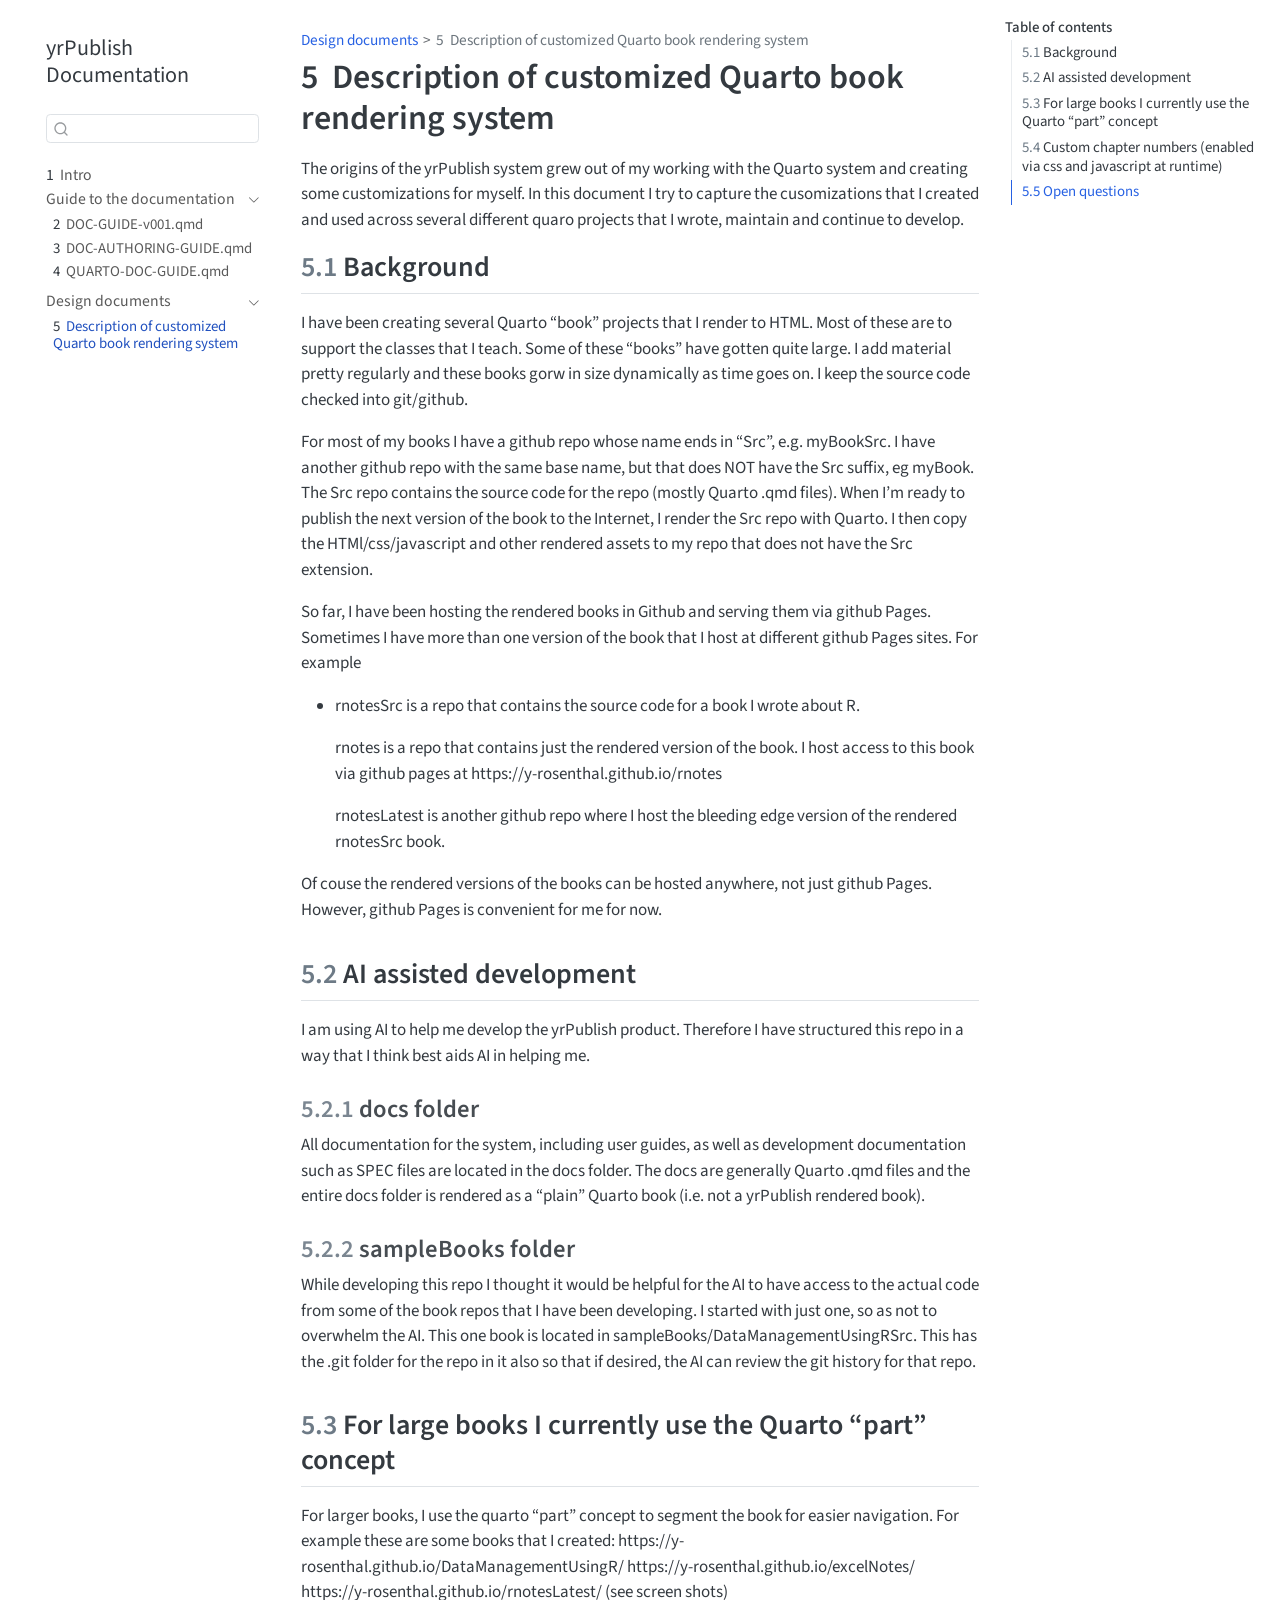
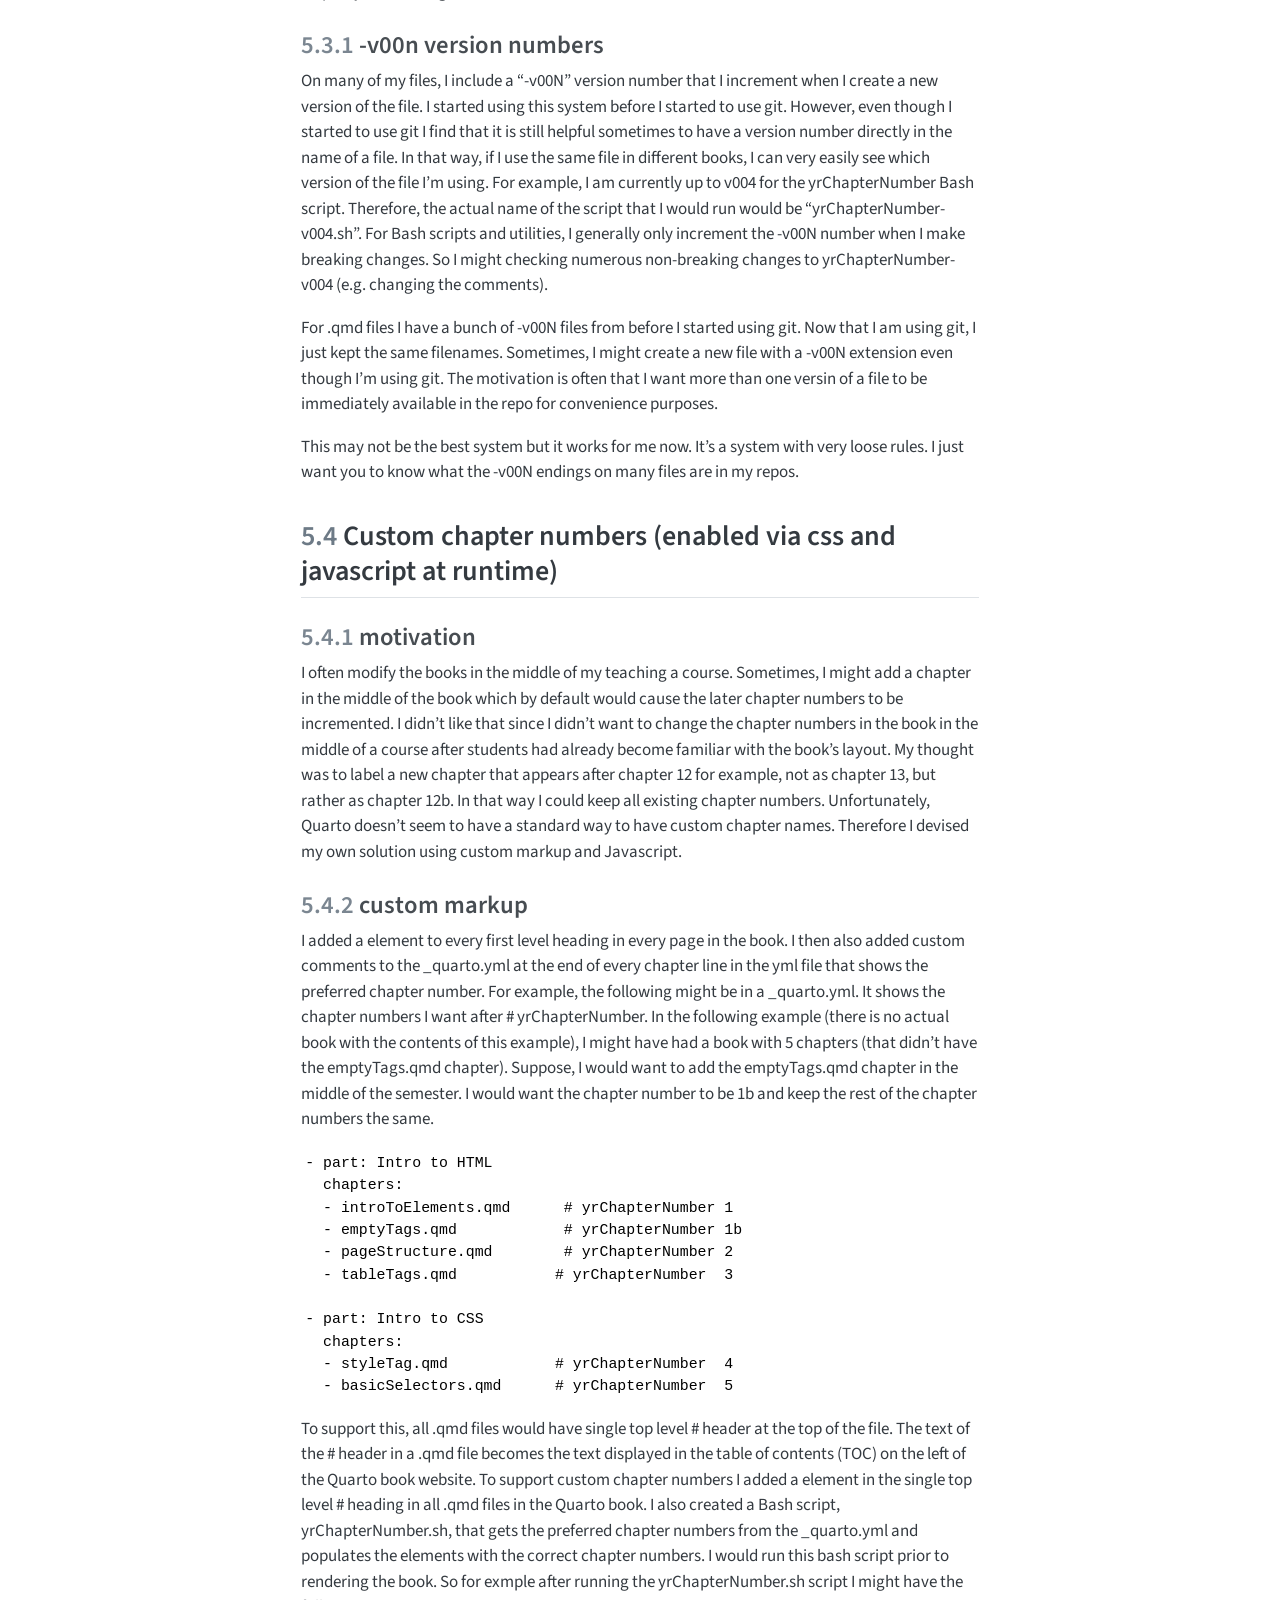
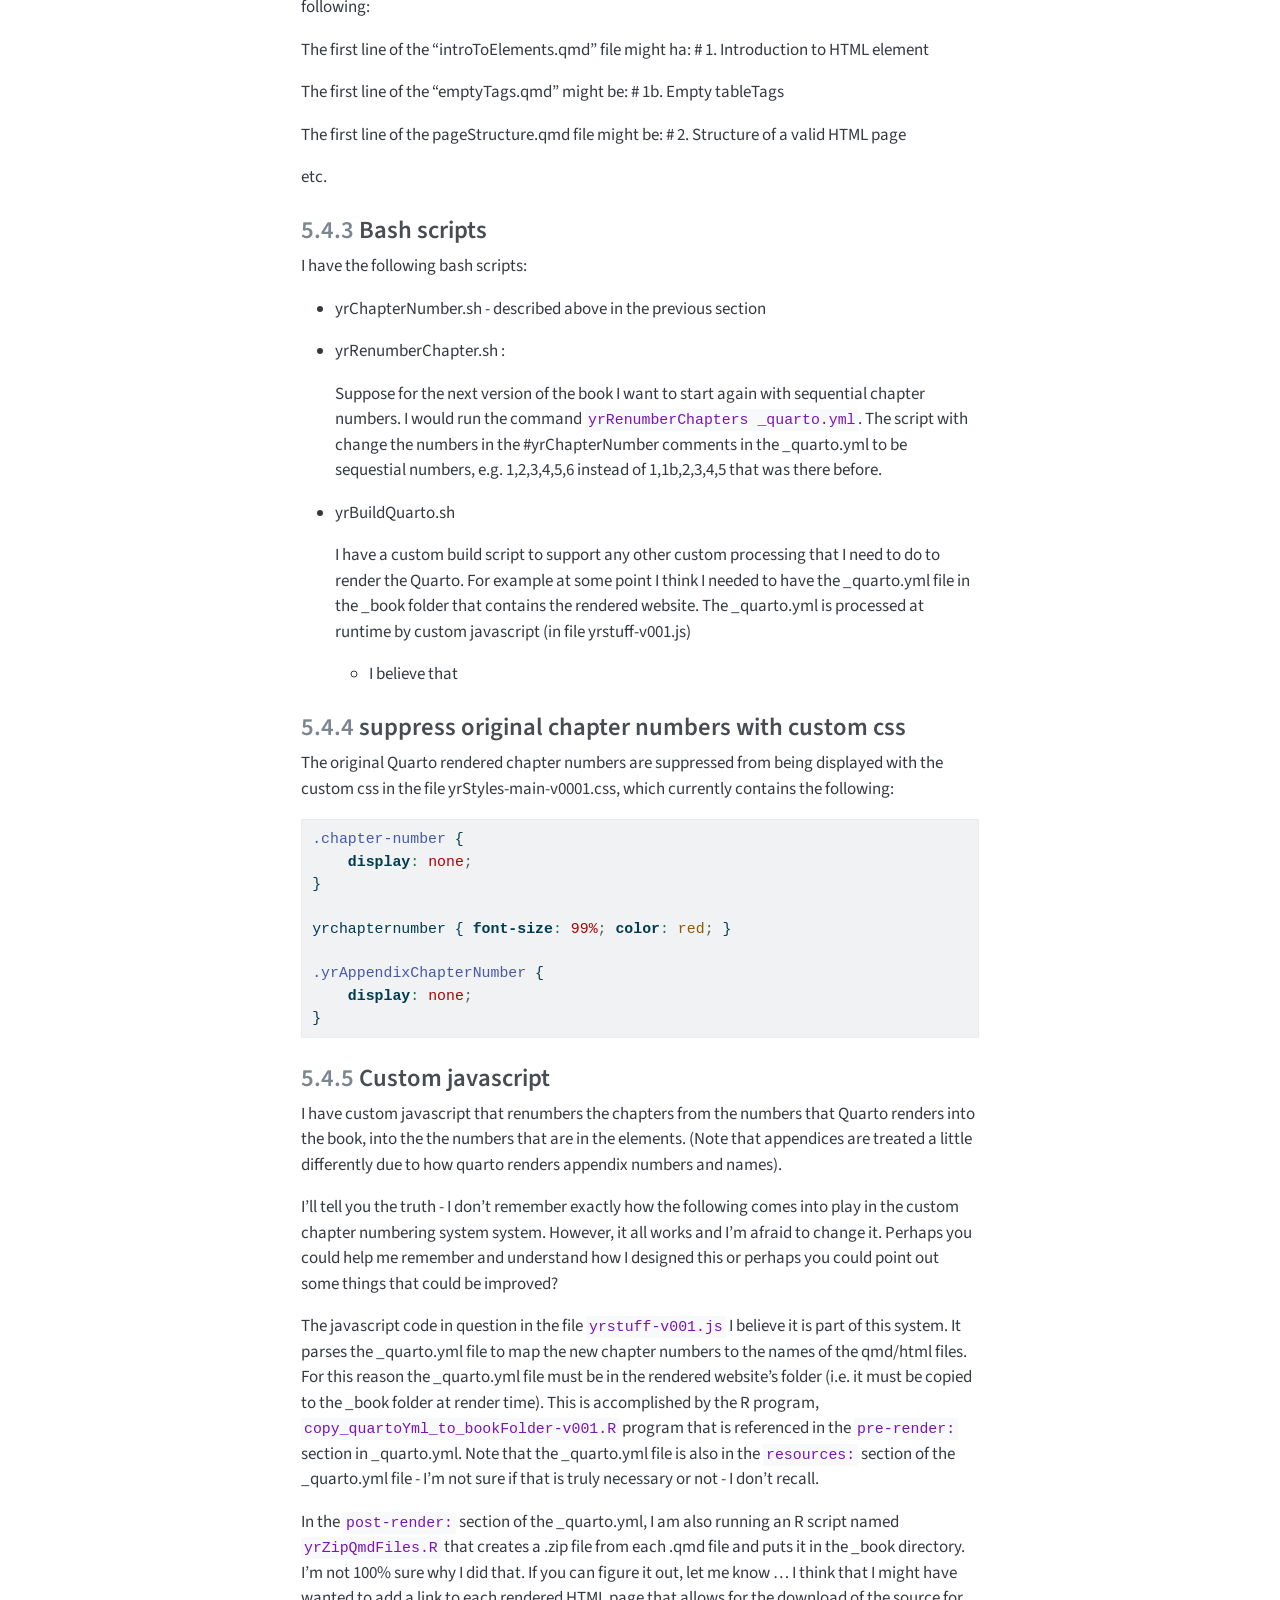
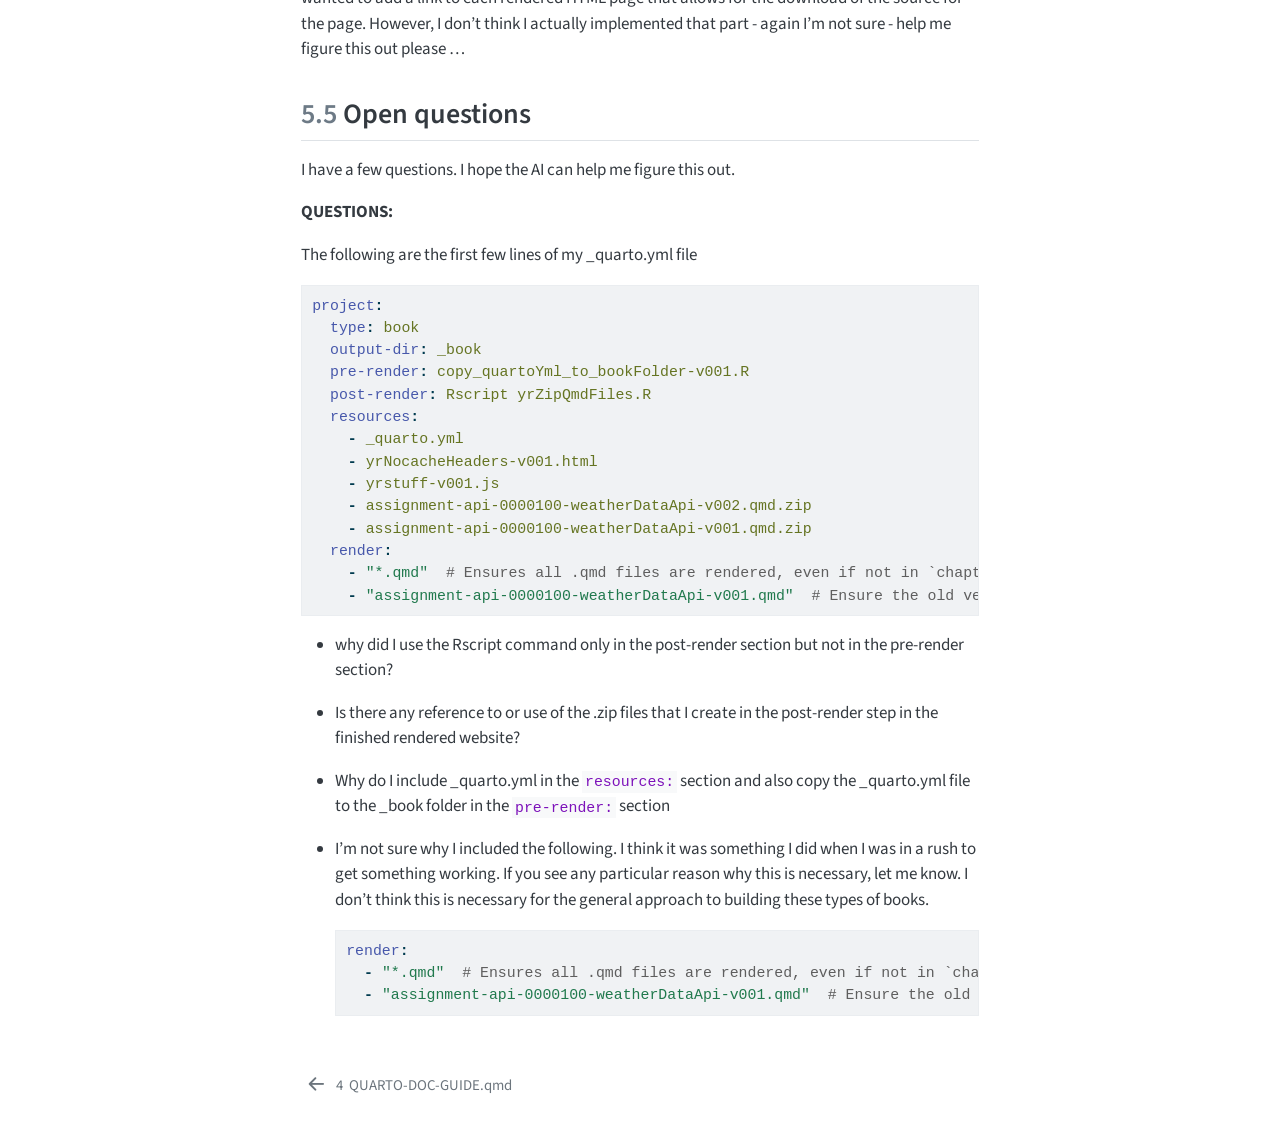
==== docs/_book/BackgroundAndFeatures-0.0.1-v001.html @ 94c31468 "initial commit" ====
<!DOCTYPE html>
<html xmlns="http://www.w3.org/1999/xhtml" lang="en" xml:lang="en"><head>

<meta charset="utf-8">
<meta name="generator" content="quarto-1.7.33">

<meta name="viewport" content="width=device-width, initial-scale=1.0, user-scalable=yes">


<title>5&nbsp; Description of customized Quarto book rendering system – yrPublish Documentation</title>
<style>
code{white-space: pre-wrap;}
span.smallcaps{font-variant: small-caps;}
div.columns{display: flex; gap: min(4vw, 1.5em);}
div.column{flex: auto; overflow-x: auto;}
div.hanging-indent{margin-left: 1.5em; text-indent: -1.5em;}
ul.task-list{list-style: none;}
ul.task-list li input[type="checkbox"] {
  width: 0.8em;
  margin: 0 0.8em 0.2em -1em; /* quarto-specific, see https://github.com/quarto-dev/quarto-cli/issues/4556 */ 
  vertical-align: middle;
}
/* CSS for syntax highlighting */
html { -webkit-text-size-adjust: 100%; }
pre > code.sourceCode { white-space: pre; position: relative; }
pre > code.sourceCode > span { display: inline-block; line-height: 1.25; }
pre > code.sourceCode > span:empty { height: 1.2em; }
.sourceCode { overflow: visible; }
code.sourceCode > span { color: inherit; text-decoration: inherit; }
div.sourceCode { margin: 1em 0; }
pre.sourceCode { margin: 0; }
@media screen {
div.sourceCode { overflow: auto; }
}
@media print {
pre > code.sourceCode { white-space: pre-wrap; }
pre > code.sourceCode > span { text-indent: -5em; padding-left: 5em; }
}
pre.numberSource code
  { counter-reset: source-line 0; }
pre.numberSource code > span
  { position: relative; left: -4em; counter-increment: source-line; }
pre.numberSource code > span > a:first-child::before
  { content: counter(source-line);
    position: relative; left: -1em; text-align: right; vertical-align: baseline;
    border: none; display: inline-block;
    -webkit-touch-callout: none; -webkit-user-select: none;
    -khtml-user-select: none; -moz-user-select: none;
    -ms-user-select: none; user-select: none;
    padding: 0 4px; width: 4em;
  }
pre.numberSource { margin-left: 3em;  padding-left: 4px; }
div.sourceCode
  {   }
@media screen {
pre > code.sourceCode > span > a:first-child::before { text-decoration: underline; }
}
</style>


<script src="site_libs/quarto-nav/quarto-nav.js"></script>
<script src="site_libs/quarto-nav/headroom.min.js"></script>
<script src="site_libs/clipboard/clipboard.min.js"></script>
<script src="site_libs/quarto-search/autocomplete.umd.js"></script>
<script src="site_libs/quarto-search/fuse.min.js"></script>
<script src="site_libs/quarto-search/quarto-search.js"></script>
<meta name="quarto:offset" content="./">
<link href="./QUARTO-DOC-GUIDE.html" rel="prev">
<script src="site_libs/quarto-html/quarto.js" type="module"></script>
<script src="site_libs/quarto-html/tabsets/tabsets.js" type="module"></script>
<script src="site_libs/quarto-html/popper.min.js"></script>
<script src="site_libs/quarto-html/tippy.umd.min.js"></script>
<script src="site_libs/quarto-html/anchor.min.js"></script>
<link href="site_libs/quarto-html/tippy.css" rel="stylesheet">
<link href="site_libs/quarto-html/quarto-syntax-highlighting-ea385d0e468b0dd5ea5bf0780b1290d9.css" rel="stylesheet" id="quarto-text-highlighting-styles">
<script src="site_libs/bootstrap/bootstrap.min.js"></script>
<link href="site_libs/bootstrap/bootstrap-icons.css" rel="stylesheet">
<link href="site_libs/bootstrap/bootstrap-12250bc6d41324f970c4c53c607dc95b.min.css" rel="stylesheet" append-hash="true" id="quarto-bootstrap" data-mode="light">
<script id="quarto-search-options" type="application/json">{
  "location": "sidebar",
  "copy-button": false,
  "collapse-after": 3,
  "panel-placement": "start",
  "type": "textbox",
  "limit": 50,
  "keyboard-shortcut": [
    "f",
    "/",
    "s"
  ],
  "show-item-context": false,
  "language": {
    "search-no-results-text": "No results",
    "search-matching-documents-text": "matching documents",
    "search-copy-link-title": "Copy link to search",
    "search-hide-matches-text": "Hide additional matches",
    "search-more-match-text": "more match in this document",
    "search-more-matches-text": "more matches in this document",
    "search-clear-button-title": "Clear",
    "search-text-placeholder": "",
    "search-detached-cancel-button-title": "Cancel",
    "search-submit-button-title": "Submit",
    "search-label": "Search"
  }
}</script>


</head>

<body class="nav-sidebar floating quarto-light">

<div id="quarto-search-results"></div>
  <header id="quarto-header" class="headroom fixed-top">
  <nav class="quarto-secondary-nav">
    <div class="container-fluid d-flex">
      <button type="button" class="quarto-btn-toggle btn" data-bs-toggle="collapse" role="button" data-bs-target=".quarto-sidebar-collapse-item" aria-controls="quarto-sidebar" aria-expanded="false" aria-label="Toggle sidebar navigation" onclick="if (window.quartoToggleHeadroom) { window.quartoToggleHeadroom(); }">
        <i class="bi bi-layout-text-sidebar-reverse"></i>
      </button>
        <nav class="quarto-page-breadcrumbs" aria-label="breadcrumb"><ol class="breadcrumb"><li class="breadcrumb-item"><a href="./BackgroundAndFeatures-0.0.1-v001.html">Design documents</a></li><li class="breadcrumb-item"><a href="./BackgroundAndFeatures-0.0.1-v001.html"><span class="chapter-number">5</span>&nbsp; <span class="chapter-title">Description of customized Quarto book rendering system</span></a></li></ol></nav>
        <a class="flex-grow-1" role="navigation" data-bs-toggle="collapse" data-bs-target=".quarto-sidebar-collapse-item" aria-controls="quarto-sidebar" aria-expanded="false" aria-label="Toggle sidebar navigation" onclick="if (window.quartoToggleHeadroom) { window.quartoToggleHeadroom(); }">      
        </a>
      <button type="button" class="btn quarto-search-button" aria-label="Search" onclick="window.quartoOpenSearch();">
        <i class="bi bi-search"></i>
      </button>
    </div>
  </nav>
</header>
<!-- content -->
<div id="quarto-content" class="quarto-container page-columns page-rows-contents page-layout-article">
<!-- sidebar -->
  <nav id="quarto-sidebar" class="sidebar collapse collapse-horizontal quarto-sidebar-collapse-item sidebar-navigation floating overflow-auto">
    <div class="pt-lg-2 mt-2 text-left sidebar-header">
    <div class="sidebar-title mb-0 py-0">
      <a href="./">yrPublish Documentation</a> 
    </div>
      </div>
        <div class="mt-2 flex-shrink-0 align-items-center">
        <div class="sidebar-search">
        <div id="quarto-search" class="" title="Search"></div>
        </div>
        </div>
    <div class="sidebar-menu-container"> 
    <ul class="list-unstyled mt-1">
        <li class="sidebar-item">
  <div class="sidebar-item-container"> 
  <a href="./index.html" class="sidebar-item-text sidebar-link">
 <span class="menu-text"><span class="chapter-number">1</span>&nbsp; <span class="chapter-title">Intro</span></span></a>
  </div>
</li>
        <li class="sidebar-item sidebar-item-section">
      <div class="sidebar-item-container"> 
            <a class="sidebar-item-text sidebar-link text-start" data-bs-toggle="collapse" data-bs-target="#quarto-sidebar-section-1" role="navigation" aria-expanded="true">
 <span class="menu-text">Guide to the documentation</span></a>
          <a class="sidebar-item-toggle text-start" data-bs-toggle="collapse" data-bs-target="#quarto-sidebar-section-1" role="navigation" aria-expanded="true" aria-label="Toggle section">
            <i class="bi bi-chevron-right ms-2"></i>
          </a> 
      </div>
      <ul id="quarto-sidebar-section-1" class="collapse list-unstyled sidebar-section depth1 show">  
          <li class="sidebar-item">
  <div class="sidebar-item-container"> 
  <a href="./DOC-GUIDE-v001.html" class="sidebar-item-text sidebar-link">
 <span class="menu-text"><span class="chapter-number">2</span>&nbsp; <span class="chapter-title">DOC-GUIDE-v001.qmd</span></span></a>
  </div>
</li>
          <li class="sidebar-item">
  <div class="sidebar-item-container"> 
  <a href="./DOC-AUTHORING-GUIDE.html" class="sidebar-item-text sidebar-link">
 <span class="menu-text"><span class="chapter-number">3</span>&nbsp; <span class="chapter-title">DOC-AUTHORING-GUIDE.qmd</span></span></a>
  </div>
</li>
          <li class="sidebar-item">
  <div class="sidebar-item-container"> 
  <a href="./QUARTO-DOC-GUIDE.html" class="sidebar-item-text sidebar-link">
 <span class="menu-text"><span class="chapter-number">4</span>&nbsp; <span class="chapter-title">QUARTO-DOC-GUIDE.qmd</span></span></a>
  </div>
</li>
      </ul>
  </li>
        <li class="sidebar-item sidebar-item-section">
      <div class="sidebar-item-container"> 
            <a class="sidebar-item-text sidebar-link text-start" data-bs-toggle="collapse" data-bs-target="#quarto-sidebar-section-2" role="navigation" aria-expanded="true">
 <span class="menu-text">Design documents</span></a>
          <a class="sidebar-item-toggle text-start" data-bs-toggle="collapse" data-bs-target="#quarto-sidebar-section-2" role="navigation" aria-expanded="true" aria-label="Toggle section">
            <i class="bi bi-chevron-right ms-2"></i>
          </a> 
      </div>
      <ul id="quarto-sidebar-section-2" class="collapse list-unstyled sidebar-section depth1 show">  
          <li class="sidebar-item">
  <div class="sidebar-item-container"> 
  <a href="./BackgroundAndFeatures-0.0.1-v001.html" class="sidebar-item-text sidebar-link active">
 <span class="menu-text"><span class="chapter-number">5</span>&nbsp; <span class="chapter-title">Description of customized Quarto book rendering system</span></span></a>
  </div>
</li>
      </ul>
  </li>
    </ul>
    </div>
</nav>
<div id="quarto-sidebar-glass" class="quarto-sidebar-collapse-item" data-bs-toggle="collapse" data-bs-target=".quarto-sidebar-collapse-item"></div>
<!-- margin-sidebar -->
    <div id="quarto-margin-sidebar" class="sidebar margin-sidebar">
        <nav id="TOC" role="doc-toc" class="toc-active">
    <h2 id="toc-title">Table of contents</h2>
   
  <ul>
  <li><a href="#background" id="toc-background" class="nav-link active" data-scroll-target="#background"><span class="header-section-number">5.1</span> Background</a></li>
  <li><a href="#ai-assisted-development" id="toc-ai-assisted-development" class="nav-link" data-scroll-target="#ai-assisted-development"><span class="header-section-number">5.2</span> AI assisted development</a>
  <ul class="collapse">
  <li><a href="#docs-folder" id="toc-docs-folder" class="nav-link" data-scroll-target="#docs-folder"><span class="header-section-number">5.2.1</span> docs folder</a></li>
  <li><a href="#samplebooks-folder" id="toc-samplebooks-folder" class="nav-link" data-scroll-target="#samplebooks-folder"><span class="header-section-number">5.2.2</span> sampleBooks folder</a></li>
  </ul></li>
  <li><a href="#for-large-books-i-currently-use-the-quarto-part-concept" id="toc-for-large-books-i-currently-use-the-quarto-part-concept" class="nav-link" data-scroll-target="#for-large-books-i-currently-use-the-quarto-part-concept"><span class="header-section-number">5.3</span> For large books I currently use the Quarto “part” concept</a>
  <ul class="collapse">
  <li><a href="#v00n-version-numbers" id="toc-v00n-version-numbers" class="nav-link" data-scroll-target="#v00n-version-numbers"><span class="header-section-number">5.3.1</span> -v00n version numbers</a></li>
  </ul></li>
  <li><a href="#custom-chapter-numbers-enabled-via-css-and-javascript-at-runtime" id="toc-custom-chapter-numbers-enabled-via-css-and-javascript-at-runtime" class="nav-link" data-scroll-target="#custom-chapter-numbers-enabled-via-css-and-javascript-at-runtime"><span class="header-section-number">5.4</span> Custom chapter numbers (enabled via css and javascript at runtime)</a>
  <ul class="collapse">
  <li><a href="#motivation" id="toc-motivation" class="nav-link" data-scroll-target="#motivation"><span class="header-section-number">5.4.1</span> motivation</a></li>
  <li><a href="#custom-markup" id="toc-custom-markup" class="nav-link" data-scroll-target="#custom-markup"><span class="header-section-number">5.4.2</span> custom markup</a></li>
  <li><a href="#bash-scripts" id="toc-bash-scripts" class="nav-link" data-scroll-target="#bash-scripts"><span class="header-section-number">5.4.3</span> Bash scripts</a></li>
  <li><a href="#suppress-original-chapter-numbers-with-custom-css" id="toc-suppress-original-chapter-numbers-with-custom-css" class="nav-link" data-scroll-target="#suppress-original-chapter-numbers-with-custom-css"><span class="header-section-number">5.4.4</span> suppress original chapter numbers with custom css</a></li>
  <li><a href="#custom-javascript" id="toc-custom-javascript" class="nav-link" data-scroll-target="#custom-javascript"><span class="header-section-number">5.4.5</span> Custom javascript</a></li>
  </ul></li>
  <li><a href="#open-questions" id="toc-open-questions" class="nav-link" data-scroll-target="#open-questions"><span class="header-section-number">5.5</span> Open questions</a></li>
  </ul>
</nav>
    </div>
<!-- main -->
<main class="content" id="quarto-document-content">

<header id="title-block-header" class="quarto-title-block default"><nav class="quarto-page-breadcrumbs quarto-title-breadcrumbs d-none d-lg-block" aria-label="breadcrumb"><ol class="breadcrumb"><li class="breadcrumb-item"><a href="./BackgroundAndFeatures-0.0.1-v001.html">Design documents</a></li><li class="breadcrumb-item"><a href="./BackgroundAndFeatures-0.0.1-v001.html"><span class="chapter-number">5</span>&nbsp; <span class="chapter-title">Description of customized Quarto book rendering system</span></a></li></ol></nav>
<div class="quarto-title">
<h1 class="title"><span class="chapter-number">5</span>&nbsp; <span class="chapter-title">Description of customized Quarto book rendering system</span></h1>
</div>



<div class="quarto-title-meta">

    
  
    
  </div>
  


</header>


<p>The origins of the yrPublish system grew out of my working with the Quarto system and creating some customizations for myself. In this document I try to capture the cusomizations that I created and used across several different quaro projects that I wrote, maintain and continue to develop.</p>
<section id="background" class="level2" data-number="5.1">
<h2 data-number="5.1" class="anchored" data-anchor-id="background"><span class="header-section-number">5.1</span> Background</h2>
<p>I have been creating several Quarto “book” projects that I render to HTML. Most of these are to support the classes that I teach. Some of these “books” have gotten quite large. I add material pretty regularly and these books gorw in size dynamically as time goes on. I keep the source code checked into git/github.</p>
<p>For most of my books I have a github repo whose name ends in “Src”, e.g.&nbsp;myBookSrc. I have another github repo with the same base name, but that does NOT have the Src suffix, eg myBook. The Src repo contains the source code for the repo (mostly Quarto .qmd files). When I’m ready to publish the next version of the book to the Internet, I render the Src repo with Quarto. I then copy the HTMl/css/javascript and other rendered assets to my repo that does not have the Src extension.</p>
<p>So far, I have been hosting the rendered books in Github and serving them via github Pages. Sometimes I have more than one version of the book that I host at different github Pages sites. For example</p>
<ul>
<li><p>rnotesSrc is a repo that contains the source code for a book I wrote about R.</p>
<p>rnotes is a repo that contains just the rendered version of the book. I host access to this book via github pages at https://y-rosenthal.github.io/rnotes</p>
<p>rnotesLatest is another github repo where I host the bleeding edge version of the rendered rnotesSrc book.</p></li>
</ul>
<p>Of couse the rendered versions of the books can be hosted anywhere, not just github Pages. However, github Pages is convenient for me for now.</p>
</section>
<section id="ai-assisted-development" class="level2" data-number="5.2">
<h2 data-number="5.2" class="anchored" data-anchor-id="ai-assisted-development"><span class="header-section-number">5.2</span> AI assisted development</h2>
<p>I am using AI to help me develop the yrPublish product. Therefore I have structured this repo in a way that I think best aids AI in helping me.</p>
<section id="docs-folder" class="level3" data-number="5.2.1">
<h3 data-number="5.2.1" class="anchored" data-anchor-id="docs-folder"><span class="header-section-number">5.2.1</span> docs folder</h3>
<p>All documentation for the system, including user guides, as well as development documentation such as SPEC files are located in the docs folder. The docs are generally Quarto .qmd files and the entire docs folder is rendered as a “plain” Quarto book (i.e.&nbsp;not a yrPublish rendered book).</p>
</section>
<section id="samplebooks-folder" class="level3" data-number="5.2.2">
<h3 data-number="5.2.2" class="anchored" data-anchor-id="samplebooks-folder"><span class="header-section-number">5.2.2</span> sampleBooks folder</h3>
<p>While developing this repo I thought it would be helpful for the AI to have access to the actual code from some of the book repos that I have been developing. I started with just one, so as not to overwhelm the AI. This one book is located in sampleBooks/DataManagementUsingRSrc. This has the .git folder for the repo in it also so that if desired, the AI can review the git history for that repo.</p>
</section>
</section>
<section id="for-large-books-i-currently-use-the-quarto-part-concept" class="level2" data-number="5.3">
<h2 data-number="5.3" class="anchored" data-anchor-id="for-large-books-i-currently-use-the-quarto-part-concept"><span class="header-section-number">5.3</span> For large books I currently use the Quarto “part” concept</h2>
<p>For larger books, I use the quarto “part” concept to segment the book for easier navigation. For example these are some books that I created: https://y-rosenthal.github.io/DataManagementUsingR/ https://y-rosenthal.github.io/excelNotes/ https://y-rosenthal.github.io/rnotesLatest/ (see screen shots)</p>
<section id="v00n-version-numbers" class="level3" data-number="5.3.1">
<h3 data-number="5.3.1" class="anchored" data-anchor-id="v00n-version-numbers"><span class="header-section-number">5.3.1</span> -v00n version numbers</h3>
<p>On many of my files, I include a “-v00N” version number that I increment when I create a new version of the file. I started using this system before I started to use git. However, even though I started to use git I find that it is still helpful sometimes to have a version number directly in the name of a file. In that way, if I use the same file in different books, I can very easily see which version of the file I’m using. For example, I am currently up to v004 for the yrChapterNumber Bash script. Therefore, the actual name of the script that I would run would be “yrChapterNumber-v004.sh”. For Bash scripts and utilities, I generally only increment the -v00N number when I make breaking changes. So I might checking numerous non-breaking changes to yrChapterNumber-v004 (e.g.&nbsp;changing the comments).</p>
<p>For .qmd files I have a bunch of -v00N files from before I started using git. Now that I am using git, I just kept the same filenames. Sometimes, I might create a new file with a -v00N extension even though I’m using git. The motivation is often that I want more than one versin of a file to be immediately available in the repo for convenience purposes.</p>
<p>This may not be the best system but it works for me now. It’s a system with very loose rules. I just want you to know what the -v00N endings on many files are in my repos.</p>
</section>
</section>
<section id="custom-chapter-numbers-enabled-via-css-and-javascript-at-runtime" class="level2" data-number="5.4">
<h2 data-number="5.4" class="anchored" data-anchor-id="custom-chapter-numbers-enabled-via-css-and-javascript-at-runtime"><span class="header-section-number">5.4</span> Custom chapter numbers (enabled via css and javascript at runtime)</h2>
<section id="motivation" class="level3" data-number="5.4.1">
<h3 data-number="5.4.1" class="anchored" data-anchor-id="motivation"><span class="header-section-number">5.4.1</span> motivation</h3>
<p>I often modify the books in the middle of my teaching a course. Sometimes, I might add a chapter in the middle of the book which by default would cause the later chapter numbers to be incremented. I didn’t like that since I didn’t want to change the chapter numbers in the book in the middle of a course after students had already become familiar with the book’s layout. My thought was to label a new chapter that appears after chapter 12 for example, not as chapter 13, but rather as chapter 12b. In that way I could keep all existing chapter numbers. Unfortunately, Quarto doesn’t seem to have a standard way to have custom chapter names. Therefore I devised my own solution using custom markup and Javascript.</p>
</section>
<section id="custom-markup" class="level3" data-number="5.4.2">
<h3 data-number="5.4.2" class="anchored" data-anchor-id="custom-markup"><span class="header-section-number">5.4.2</span> custom markup</h3>
<p>I added a <yrchapternumber> element to every first level heading in every page in the book. I then also added custom comments to the _quarto.yml at the end of every chapter line in the yml file that shows the preferred chapter number. For example, the following might be in a _quarto.yml. It shows the chapter numbers I want after # yrChapterNumber. In the following example (there is no actual book with the contents of this example), I might have had a book with 5 chapters (that didn’t have the emptyTags.qmd chapter). Suppose, I would want to add the emptyTags.qmd chapter in the middle of the semester. I would want the chapter number to be 1b and keep the rest of the chapter numbers the same.</yrchapternumber></p>
<pre><code>- part: Intro to HTML
  chapters:
  - introToElements.qmd      # yrChapterNumber 1
  - emptyTags.qmd            # yrChapterNumber 1b
  - pageStructure.qmd        # yrChapterNumber 2
  - tableTags.qmd           # yrChapterNumber  3

- part: Intro to CSS
  chapters:
  - styleTag.qmd            # yrChapterNumber  4
  - basicSelectors.qmd      # yrChapterNumber  5</code></pre>
<p>To support this, all .qmd files would have single top level # header at the top of the file. The text of the # header in a .qmd file becomes the text displayed in the table of contents (TOC) on the left of the Quarto book website. To support custom chapter numbers I added a <yrchapternumber></yrchapternumber> element in the single top level # heading in all .qmd files in the Quarto book. I also created a Bash script, yrChapterNumber.sh, that gets the preferred chapter numbers from the _quarto.yml and populates the <yrchapternumber> elements with the correct chapter numbers. I would run this bash script prior to rendering the book. So for exmple after running the yrChapterNumber.sh script I might have the following:</yrchapternumber></p>
<p>The first line of the “introToElements.qmd” file might ha: # <yrchapternumber>1. </yrchapternumber> Introduction to HTML element</p>
<p>The first line of the “emptyTags.qmd” might be: # <yrchapternumber>1b. </yrchapternumber> Empty tableTags</p>
<p>The first line of the pageStructure.qmd file might be: # <yrchapternumber>2. </yrchapternumber> Structure of a valid HTML page</p>
<p>etc.</p>
</section>
<section id="bash-scripts" class="level3" data-number="5.4.3">
<h3 data-number="5.4.3" class="anchored" data-anchor-id="bash-scripts"><span class="header-section-number">5.4.3</span> Bash scripts</h3>
<p>I have the following bash scripts:</p>
<ul>
<li><p>yrChapterNumber.sh - described above in the previous section</p></li>
<li><p>yrRenumberChapter.sh :</p>
<p>Suppose for the next version of the book I want to start again with sequential chapter numbers. I would run the command <code>yrRenumberChapters _quarto.yml</code>. The script with change the numbers in the #yrChapterNumber comments in the _quarto.yml to be sequestial numbers, e.g.&nbsp;1,2,3,4,5,6 instead of 1,1b,2,3,4,5 that was there before.</p></li>
<li><p>yrBuildQuarto.sh</p>
<p>I have a custom build script to support any other custom processing that I need to do to render the Quarto. For example at some point I think I needed to have the _quarto.yml file in the _book folder that contains the rendered website. The _quarto.yml is processed at runtime by custom javascript (in file yrstuff-v001.js)</p>
<ul>
<li>I believe that</li>
</ul></li>
</ul>
</section>
<section id="suppress-original-chapter-numbers-with-custom-css" class="level3" data-number="5.4.4">
<h3 data-number="5.4.4" class="anchored" data-anchor-id="suppress-original-chapter-numbers-with-custom-css"><span class="header-section-number">5.4.4</span> suppress original chapter numbers with custom css</h3>
<p>The original Quarto rendered chapter numbers are suppressed from being displayed with the custom css in the file yrStyles-main-v0001.css, which currently contains the following:</p>
<div class="sourceCode" id="cb2"><pre class="sourceCode css code-with-copy"><code class="sourceCode css"><span id="cb2-1"><a href="#cb2-1" aria-hidden="true" tabindex="-1"></a><span class="fu">.chapter-number</span> {</span>
<span id="cb2-2"><a href="#cb2-2" aria-hidden="true" tabindex="-1"></a>    <span class="kw">display</span><span class="ch">:</span> <span class="dv">none</span><span class="op">;</span></span>
<span id="cb2-3"><a href="#cb2-3" aria-hidden="true" tabindex="-1"></a>}</span>
<span id="cb2-4"><a href="#cb2-4" aria-hidden="true" tabindex="-1"></a></span>
<span id="cb2-5"><a href="#cb2-5" aria-hidden="true" tabindex="-1"></a>yrchapternumber { <span class="kw">font-size</span><span class="ch">:</span> <span class="dv">99</span><span class="dt">%</span><span class="op">;</span> <span class="kw">color</span><span class="ch">:</span> <span class="cn">red</span><span class="op">;</span> }</span>
<span id="cb2-6"><a href="#cb2-6" aria-hidden="true" tabindex="-1"></a></span>
<span id="cb2-7"><a href="#cb2-7" aria-hidden="true" tabindex="-1"></a><span class="fu">.yrAppendixChapterNumber</span> {</span>
<span id="cb2-8"><a href="#cb2-8" aria-hidden="true" tabindex="-1"></a>    <span class="kw">display</span><span class="ch">:</span> <span class="dv">none</span><span class="op">;</span></span>
<span id="cb2-9"><a href="#cb2-9" aria-hidden="true" tabindex="-1"></a>}</span></code><button title="Copy to Clipboard" class="code-copy-button"><i class="bi"></i></button></pre></div>
</section>
<section id="custom-javascript" class="level3" data-number="5.4.5">
<h3 data-number="5.4.5" class="anchored" data-anchor-id="custom-javascript"><span class="header-section-number">5.4.5</span> Custom javascript</h3>
<p>I have custom javascript that renumbers the chapters from the numbers that Quarto renders into the book, into the the numbers that are in the <yrchapternumber> elements. (Note that appendices are treated a little differently due to how quarto renders appendix numbers and names).</yrchapternumber></p>
<p>I’ll tell you the truth - I don’t remember exactly how the following comes into play in the custom chapter numbering system system. However, it all works and I’m afraid to change it. Perhaps you could help me remember and understand how I designed this or perhaps you could point out some things that could be improved?</p>
<p>The javascript code in question in the file <code>yrstuff-v001.js</code> I believe it is part of this system. It parses the _quarto.yml file to map the new chapter numbers to the names of the qmd/html files. For this reason the _quarto.yml file must be in the rendered website’s folder (i.e.&nbsp;it must be copied to the _book folder at render time). This is accomplished by the R program, <code>copy_quartoYml_to_bookFolder-v001.R</code> program that is referenced in the <code>pre-render:</code> section in _quarto.yml. Note that the _quarto.yml file is also in the <code>resources:</code> section of the _quarto.yml file - I’m not sure if that is truly necessary or not - I don’t recall.</p>
<p>In the <code>post-render:</code> section of the _quarto.yml, I am also running an R script named <code>yrZipQmdFiles.R</code> that creates a .zip file from each .qmd file and puts it in the _book directory. I’m not 100% sure why I did that. If you can figure it out, let me know … I think that I might have wanted to add a link to each rendered HTML page that allows for the download of the source for the page. However, I don’t think I actually implemented that part - again I’m not sure - help me figure this out please …</p>
</section>
</section>
<section id="open-questions" class="level2" data-number="5.5">
<h2 data-number="5.5" class="anchored" data-anchor-id="open-questions"><span class="header-section-number">5.5</span> Open questions</h2>
<p>I have a few questions. I hope the AI can help me figure this out.</p>
<p><strong>QUESTIONS:</strong></p>
<p>The following are the first few lines of my _quarto.yml file</p>
<div class="sourceCode" id="cb3"><pre class="sourceCode yml code-with-copy"><code class="sourceCode yaml"><span id="cb3-1"><a href="#cb3-1" aria-hidden="true" tabindex="-1"></a><span class="fu">project</span><span class="kw">:</span></span>
<span id="cb3-2"><a href="#cb3-2" aria-hidden="true" tabindex="-1"></a><span class="at">  </span><span class="fu">type</span><span class="kw">:</span><span class="at"> book</span></span>
<span id="cb3-3"><a href="#cb3-3" aria-hidden="true" tabindex="-1"></a><span class="at">  </span><span class="fu">output-dir</span><span class="kw">:</span><span class="at"> _book</span></span>
<span id="cb3-4"><a href="#cb3-4" aria-hidden="true" tabindex="-1"></a><span class="at">  </span><span class="fu">pre-render</span><span class="kw">:</span><span class="at"> copy_quartoYml_to_bookFolder-v001.R</span></span>
<span id="cb3-5"><a href="#cb3-5" aria-hidden="true" tabindex="-1"></a><span class="at">  </span><span class="fu">post-render</span><span class="kw">:</span><span class="at"> Rscript yrZipQmdFiles.R</span></span>
<span id="cb3-6"><a href="#cb3-6" aria-hidden="true" tabindex="-1"></a><span class="at">  </span><span class="fu">resources</span><span class="kw">:</span></span>
<span id="cb3-7"><a href="#cb3-7" aria-hidden="true" tabindex="-1"></a><span class="at">    </span><span class="kw">-</span><span class="at"> _quarto.yml</span></span>
<span id="cb3-8"><a href="#cb3-8" aria-hidden="true" tabindex="-1"></a><span class="at">    </span><span class="kw">-</span><span class="at"> yrNocacheHeaders-v001.html</span></span>
<span id="cb3-9"><a href="#cb3-9" aria-hidden="true" tabindex="-1"></a><span class="at">    </span><span class="kw">-</span><span class="at"> yrstuff-v001.js</span></span>
<span id="cb3-10"><a href="#cb3-10" aria-hidden="true" tabindex="-1"></a><span class="at">    </span><span class="kw">-</span><span class="at"> assignment-api-0000100-weatherDataApi-v002.qmd.zip</span></span>
<span id="cb3-11"><a href="#cb3-11" aria-hidden="true" tabindex="-1"></a><span class="at">    </span><span class="kw">-</span><span class="at"> assignment-api-0000100-weatherDataApi-v001.qmd.zip</span></span>
<span id="cb3-12"><a href="#cb3-12" aria-hidden="true" tabindex="-1"></a><span class="at">  </span><span class="fu">render</span><span class="kw">:</span></span>
<span id="cb3-13"><a href="#cb3-13" aria-hidden="true" tabindex="-1"></a><span class="at">    </span><span class="kw">-</span><span class="at"> </span><span class="st">"*.qmd"</span><span class="co">  # Ensures all .qmd files are rendered, even if not in `chapters`</span></span>
<span id="cb3-14"><a href="#cb3-14" aria-hidden="true" tabindex="-1"></a><span class="at">    </span><span class="kw">-</span><span class="at"> </span><span class="st">"assignment-api-0000100-weatherDataApi-v001.qmd"</span><span class="co">  # Ensure the old version gets rendered</span></span></code><button title="Copy to Clipboard" class="code-copy-button"><i class="bi"></i></button></pre></div>
<ul>
<li><p>why did I use the Rscript command only in the post-render section but not in the pre-render section?</p></li>
<li><p>Is there any reference to or use of the .zip files that I create in the post-render step in the finished rendered website?</p></li>
<li><p>Why do I include _quarto.yml in the <code>resources:</code> section and also copy the _quarto.yml file to the _book folder in the <code>pre-render:</code> section</p></li>
<li><p>I’m not sure why I included the following. I think it was something I did when I was in a rush to get something working. If you see any particular reason why this is necessary, let me know. I don’t think this is necessary for the general approach to building these types of books.</p>
<div class="sourceCode" id="cb4"><pre class="sourceCode yml code-with-copy"><code class="sourceCode yaml"><span id="cb4-1"><a href="#cb4-1" aria-hidden="true" tabindex="-1"></a><span class="fu">render</span><span class="kw">:</span></span>
<span id="cb4-2"><a href="#cb4-2" aria-hidden="true" tabindex="-1"></a><span class="at">  </span><span class="kw">-</span><span class="at"> </span><span class="st">"*.qmd"</span><span class="co">  # Ensures all .qmd files are rendered, even if not in `chapters`</span></span>
<span id="cb4-3"><a href="#cb4-3" aria-hidden="true" tabindex="-1"></a><span class="at">  </span><span class="kw">-</span><span class="at"> </span><span class="st">"assignment-api-0000100-weatherDataApi-v001.qmd"</span><span class="co">  # Ensure the old version gets rendered</span></span></code><button title="Copy to Clipboard" class="code-copy-button"><i class="bi"></i></button></pre></div></li>
</ul>


</section>

</main> <!-- /main -->
<script id="quarto-html-after-body" type="application/javascript">
  window.document.addEventListener("DOMContentLoaded", function (event) {
    const icon = "";
    const anchorJS = new window.AnchorJS();
    anchorJS.options = {
      placement: 'right',
      icon: icon
    };
    anchorJS.add('.anchored');
    const isCodeAnnotation = (el) => {
      for (const clz of el.classList) {
        if (clz.startsWith('code-annotation-')) {                     
          return true;
        }
      }
      return false;
    }
    const onCopySuccess = function(e) {
      // button target
      const button = e.trigger;
      // don't keep focus
      button.blur();
      // flash "checked"
      button.classList.add('code-copy-button-checked');
      var currentTitle = button.getAttribute("title");
      button.setAttribute("title", "Copied!");
      let tooltip;
      if (window.bootstrap) {
        button.setAttribute("data-bs-toggle", "tooltip");
        button.setAttribute("data-bs-placement", "left");
        button.setAttribute("data-bs-title", "Copied!");
        tooltip = new bootstrap.Tooltip(button, 
          { trigger: "manual", 
            customClass: "code-copy-button-tooltip",
            offset: [0, -8]});
        tooltip.show();    
      }
      setTimeout(function() {
        if (tooltip) {
          tooltip.hide();
          button.removeAttribute("data-bs-title");
          button.removeAttribute("data-bs-toggle");
          button.removeAttribute("data-bs-placement");
        }
        button.setAttribute("title", currentTitle);
        button.classList.remove('code-copy-button-checked');
      }, 1000);
      // clear code selection
      e.clearSelection();
    }
    const getTextToCopy = function(trigger) {
        const codeEl = trigger.previousElementSibling.cloneNode(true);
        for (const childEl of codeEl.children) {
          if (isCodeAnnotation(childEl)) {
            childEl.remove();
          }
        }
        return codeEl.innerText;
    }
    const clipboard = new window.ClipboardJS('.code-copy-button:not([data-in-quarto-modal])', {
      text: getTextToCopy
    });
    clipboard.on('success', onCopySuccess);
    if (window.document.getElementById('quarto-embedded-source-code-modal')) {
      const clipboardModal = new window.ClipboardJS('.code-copy-button[data-in-quarto-modal]', {
        text: getTextToCopy,
        container: window.document.getElementById('quarto-embedded-source-code-modal')
      });
      clipboardModal.on('success', onCopySuccess);
    }
      var localhostRegex = new RegExp(/^(?:http|https):\/\/localhost\:?[0-9]*\//);
      var mailtoRegex = new RegExp(/^mailto:/);
        var filterRegex = new RegExp('/' + window.location.host + '/');
      var isInternal = (href) => {
          return filterRegex.test(href) || localhostRegex.test(href) || mailtoRegex.test(href);
      }
      // Inspect non-navigation links and adorn them if external
     var links = window.document.querySelectorAll('a[href]:not(.nav-link):not(.navbar-brand):not(.toc-action):not(.sidebar-link):not(.sidebar-item-toggle):not(.pagination-link):not(.no-external):not([aria-hidden]):not(.dropdown-item):not(.quarto-navigation-tool):not(.about-link)');
      for (var i=0; i<links.length; i++) {
        const link = links[i];
        if (!isInternal(link.href)) {
          // undo the damage that might have been done by quarto-nav.js in the case of
          // links that we want to consider external
          if (link.dataset.originalHref !== undefined) {
            link.href = link.dataset.originalHref;
          }
        }
      }
    function tippyHover(el, contentFn, onTriggerFn, onUntriggerFn) {
      const config = {
        allowHTML: true,
        maxWidth: 500,
        delay: 100,
        arrow: false,
        appendTo: function(el) {
            return el.parentElement;
        },
        interactive: true,
        interactiveBorder: 10,
        theme: 'quarto',
        placement: 'bottom-start',
      };
      if (contentFn) {
        config.content = contentFn;
      }
      if (onTriggerFn) {
        config.onTrigger = onTriggerFn;
      }
      if (onUntriggerFn) {
        config.onUntrigger = onUntriggerFn;
      }
      window.tippy(el, config); 
    }
    const noterefs = window.document.querySelectorAll('a[role="doc-noteref"]');
    for (var i=0; i<noterefs.length; i++) {
      const ref = noterefs[i];
      tippyHover(ref, function() {
        // use id or data attribute instead here
        let href = ref.getAttribute('data-footnote-href') || ref.getAttribute('href');
        try { href = new URL(href).hash; } catch {}
        const id = href.replace(/^#\/?/, "");
        const note = window.document.getElementById(id);
        if (note) {
          return note.innerHTML;
        } else {
          return "";
        }
      });
    }
    const xrefs = window.document.querySelectorAll('a.quarto-xref');
    const processXRef = (id, note) => {
      // Strip column container classes
      const stripColumnClz = (el) => {
        el.classList.remove("page-full", "page-columns");
        if (el.children) {
          for (const child of el.children) {
            stripColumnClz(child);
          }
        }
      }
      stripColumnClz(note)
      if (id === null || id.startsWith('sec-')) {
        // Special case sections, only their first couple elements
        const container = document.createElement("div");
        if (note.children && note.children.length > 2) {
          container.appendChild(note.children[0].cloneNode(true));
          for (let i = 1; i < note.children.length; i++) {
            const child = note.children[i];
            if (child.tagName === "P" && child.innerText === "") {
              continue;
            } else {
              container.appendChild(child.cloneNode(true));
              break;
            }
          }
          if (window.Quarto?.typesetMath) {
            window.Quarto.typesetMath(container);
          }
          return container.innerHTML
        } else {
          if (window.Quarto?.typesetMath) {
            window.Quarto.typesetMath(note);
          }
          return note.innerHTML;
        }
      } else {
        // Remove any anchor links if they are present
        const anchorLink = note.querySelector('a.anchorjs-link');
        if (anchorLink) {
          anchorLink.remove();
        }
        if (window.Quarto?.typesetMath) {
          window.Quarto.typesetMath(note);
        }
        if (note.classList.contains("callout")) {
          return note.outerHTML;
        } else {
          return note.innerHTML;
        }
      }
    }
    for (var i=0; i<xrefs.length; i++) {
      const xref = xrefs[i];
      tippyHover(xref, undefined, function(instance) {
        instance.disable();
        let url = xref.getAttribute('href');
        let hash = undefined; 
        if (url.startsWith('#')) {
          hash = url;
        } else {
          try { hash = new URL(url).hash; } catch {}
        }
        if (hash) {
          const id = hash.replace(/^#\/?/, "");
          const note = window.document.getElementById(id);
          if (note !== null) {
            try {
              const html = processXRef(id, note.cloneNode(true));
              instance.setContent(html);
            } finally {
              instance.enable();
              instance.show();
            }
          } else {
            // See if we can fetch this
            fetch(url.split('#')[0])
            .then(res => res.text())
            .then(html => {
              const parser = new DOMParser();
              const htmlDoc = parser.parseFromString(html, "text/html");
              const note = htmlDoc.getElementById(id);
              if (note !== null) {
                const html = processXRef(id, note);
                instance.setContent(html);
              } 
            }).finally(() => {
              instance.enable();
              instance.show();
            });
          }
        } else {
          // See if we can fetch a full url (with no hash to target)
          // This is a special case and we should probably do some content thinning / targeting
          fetch(url)
          .then(res => res.text())
          .then(html => {
            const parser = new DOMParser();
            const htmlDoc = parser.parseFromString(html, "text/html");
            const note = htmlDoc.querySelector('main.content');
            if (note !== null) {
              // This should only happen for chapter cross references
              // (since there is no id in the URL)
              // remove the first header
              if (note.children.length > 0 && note.children[0].tagName === "HEADER") {
                note.children[0].remove();
              }
              const html = processXRef(null, note);
              instance.setContent(html);
            } 
          }).finally(() => {
            instance.enable();
            instance.show();
          });
        }
      }, function(instance) {
      });
    }
        let selectedAnnoteEl;
        const selectorForAnnotation = ( cell, annotation) => {
          let cellAttr = 'data-code-cell="' + cell + '"';
          let lineAttr = 'data-code-annotation="' +  annotation + '"';
          const selector = 'span[' + cellAttr + '][' + lineAttr + ']';
          return selector;
        }
        const selectCodeLines = (annoteEl) => {
          const doc = window.document;
          const targetCell = annoteEl.getAttribute("data-target-cell");
          const targetAnnotation = annoteEl.getAttribute("data-target-annotation");
          const annoteSpan = window.document.querySelector(selectorForAnnotation(targetCell, targetAnnotation));
          const lines = annoteSpan.getAttribute("data-code-lines").split(",");
          const lineIds = lines.map((line) => {
            return targetCell + "-" + line;
          })
          let top = null;
          let height = null;
          let parent = null;
          if (lineIds.length > 0) {
              //compute the position of the single el (top and bottom and make a div)
              const el = window.document.getElementById(lineIds[0]);
              top = el.offsetTop;
              height = el.offsetHeight;
              parent = el.parentElement.parentElement;
            if (lineIds.length > 1) {
              const lastEl = window.document.getElementById(lineIds[lineIds.length - 1]);
              const bottom = lastEl.offsetTop + lastEl.offsetHeight;
              height = bottom - top;
            }
            if (top !== null && height !== null && parent !== null) {
              // cook up a div (if necessary) and position it 
              let div = window.document.getElementById("code-annotation-line-highlight");
              if (div === null) {
                div = window.document.createElement("div");
                div.setAttribute("id", "code-annotation-line-highlight");
                div.style.position = 'absolute';
                parent.appendChild(div);
              }
              div.style.top = top - 2 + "px";
              div.style.height = height + 4 + "px";
              div.style.left = 0;
              let gutterDiv = window.document.getElementById("code-annotation-line-highlight-gutter");
              if (gutterDiv === null) {
                gutterDiv = window.document.createElement("div");
                gutterDiv.setAttribute("id", "code-annotation-line-highlight-gutter");
                gutterDiv.style.position = 'absolute';
                const codeCell = window.document.getElementById(targetCell);
                const gutter = codeCell.querySelector('.code-annotation-gutter');
                gutter.appendChild(gutterDiv);
              }
              gutterDiv.style.top = top - 2 + "px";
              gutterDiv.style.height = height + 4 + "px";
            }
            selectedAnnoteEl = annoteEl;
          }
        };
        const unselectCodeLines = () => {
          const elementsIds = ["code-annotation-line-highlight", "code-annotation-line-highlight-gutter"];
          elementsIds.forEach((elId) => {
            const div = window.document.getElementById(elId);
            if (div) {
              div.remove();
            }
          });
          selectedAnnoteEl = undefined;
        };
          // Handle positioning of the toggle
      window.addEventListener(
        "resize",
        throttle(() => {
          elRect = undefined;
          if (selectedAnnoteEl) {
            selectCodeLines(selectedAnnoteEl);
          }
        }, 10)
      );
      function throttle(fn, ms) {
      let throttle = false;
      let timer;
        return (...args) => {
          if(!throttle) { // first call gets through
              fn.apply(this, args);
              throttle = true;
          } else { // all the others get throttled
              if(timer) clearTimeout(timer); // cancel #2
              timer = setTimeout(() => {
                fn.apply(this, args);
                timer = throttle = false;
              }, ms);
          }
        };
      }
        // Attach click handler to the DT
        const annoteDls = window.document.querySelectorAll('dt[data-target-cell]');
        for (const annoteDlNode of annoteDls) {
          annoteDlNode.addEventListener('click', (event) => {
            const clickedEl = event.target;
            if (clickedEl !== selectedAnnoteEl) {
              unselectCodeLines();
              const activeEl = window.document.querySelector('dt[data-target-cell].code-annotation-active');
              if (activeEl) {
                activeEl.classList.remove('code-annotation-active');
              }
              selectCodeLines(clickedEl);
              clickedEl.classList.add('code-annotation-active');
            } else {
              // Unselect the line
              unselectCodeLines();
              clickedEl.classList.remove('code-annotation-active');
            }
          });
        }
    const findCites = (el) => {
      const parentEl = el.parentElement;
      if (parentEl) {
        const cites = parentEl.dataset.cites;
        if (cites) {
          return {
            el,
            cites: cites.split(' ')
          };
        } else {
          return findCites(el.parentElement)
        }
      } else {
        return undefined;
      }
    };
    var bibliorefs = window.document.querySelectorAll('a[role="doc-biblioref"]');
    for (var i=0; i<bibliorefs.length; i++) {
      const ref = bibliorefs[i];
      const citeInfo = findCites(ref);
      if (citeInfo) {
        tippyHover(citeInfo.el, function() {
          var popup = window.document.createElement('div');
          citeInfo.cites.forEach(function(cite) {
            var citeDiv = window.document.createElement('div');
            citeDiv.classList.add('hanging-indent');
            citeDiv.classList.add('csl-entry');
            var biblioDiv = window.document.getElementById('ref-' + cite);
            if (biblioDiv) {
              citeDiv.innerHTML = biblioDiv.innerHTML;
            }
            popup.appendChild(citeDiv);
          });
          return popup.innerHTML;
        });
      }
    }
  });
  </script>
<nav class="page-navigation">
  <div class="nav-page nav-page-previous">
      <a href="./QUARTO-DOC-GUIDE.html" class="pagination-link" aria-label="QUARTO-DOC-GUIDE.qmd">
        <i class="bi bi-arrow-left-short"></i> <span class="nav-page-text"><span class="chapter-number">4</span>&nbsp; <span class="chapter-title">QUARTO-DOC-GUIDE.qmd</span></span>
      </a>          
  </div>
  <div class="nav-page nav-page-next">
  </div>
</nav>
</div> <!-- /content -->




</body></html>
---- docs/_book/site_libs/quarto-html/tippy.css ----
.tippy-box[data-animation=fade][data-state=hidden]{opacity:0}[data-tippy-root]{max-width:calc(100vw - 10px)}.tippy-box{position:relative;background-color:#333;color:#fff;border-radius:4px;font-size:14px;line-height:1.4;white-space:normal;outline:0;transition-property:transform,visibility,opacity}.tippy-box[data-placement^=top]>.tippy-arrow{bottom:0}.tippy-box[data-placement^=top]>.tippy-arrow:before{bottom:-7px;left:0;border-width:8px 8px 0;border-top-color:initial;transform-origin:center top}.tippy-box[data-placement^=bottom]>.tippy-arrow{top:0}.tippy-box[data-placement^=bottom]>.tippy-arrow:before{top:-7px;left:0;border-width:0 8px 8px;border-bottom-color:initial;transform-origin:center bottom}.tippy-box[data-placement^=left]>.tippy-arrow{right:0}.tippy-box[data-placement^=left]>.tippy-arrow:before{border-width:8px 0 8px 8px;border-left-color:initial;right:-7px;transform-origin:center left}.tippy-box[data-placement^=right]>.tippy-arrow{left:0}.tippy-box[data-placement^=right]>.tippy-arrow:before{left:-7px;border-width:8px 8px 8px 0;border-right-color:initial;transform-origin:center right}.tippy-box[data-inertia][data-state=visible]{transition-timing-function:cubic-bezier(.54,1.5,.38,1.11)}.tippy-arrow{width:16px;height:16px;color:#333}.tippy-arrow:before{content:"";position:absolute;border-color:transparent;border-style:solid}.tippy-content{position:relative;padding:5px 9px;z-index:1}
---- docs/_book/site_libs/quarto-html/quarto-syntax-highlighting-ea385d0e468b0dd5ea5bf0780b1290d9.css ----
/* quarto syntax highlight colors */
:root {
  --quarto-hl-ot-color: #003B4F;
  --quarto-hl-at-color: #657422;
  --quarto-hl-ss-color: #20794D;
  --quarto-hl-an-color: #5E5E5E;
  --quarto-hl-fu-color: #4758AB;
  --quarto-hl-st-color: #20794D;
  --quarto-hl-cf-color: #003B4F;
  --quarto-hl-op-color: #5E5E5E;
  --quarto-hl-er-color: #AD0000;
  --quarto-hl-bn-color: #AD0000;
  --quarto-hl-al-color: #AD0000;
  --quarto-hl-va-color: #111111;
  --quarto-hl-bu-color: inherit;
  --quarto-hl-ex-color: inherit;
  --quarto-hl-pp-color: #AD0000;
  --quarto-hl-in-color: #5E5E5E;
  --quarto-hl-vs-color: #20794D;
  --quarto-hl-wa-color: #5E5E5E;
  --quarto-hl-do-color: #5E5E5E;
  --quarto-hl-im-color: #00769E;
  --quarto-hl-ch-color: #20794D;
  --quarto-hl-dt-color: #AD0000;
  --quarto-hl-fl-color: #AD0000;
  --quarto-hl-co-color: #5E5E5E;
  --quarto-hl-cv-color: #5E5E5E;
  --quarto-hl-cn-color: #8f5902;
  --quarto-hl-sc-color: #5E5E5E;
  --quarto-hl-dv-color: #AD0000;
  --quarto-hl-kw-color: #003B4F;
}

/* other quarto variables */
:root {
  --quarto-font-monospace: SFMono-Regular, Menlo, Monaco, Consolas, "Liberation Mono", "Courier New", monospace;
}

/* syntax highlight based on Pandoc's rules */
pre > code.sourceCode > span {
  color: #003B4F;
}

code.sourceCode > span {
  color: #003B4F;
}

div.sourceCode,
div.sourceCode pre.sourceCode {
  color: #003B4F;
}

/* Normal */
code span {
  color: #003B4F;
}

/* Alert */
code span.al {
  color: #AD0000;
  font-style: inherit;
}

/* Annotation */
code span.an {
  color: #5E5E5E;
  font-style: inherit;
}

/* Attribute */
code span.at {
  color: #657422;
  font-style: inherit;
}

/* BaseN */
code span.bn {
  color: #AD0000;
  font-style: inherit;
}

/* BuiltIn */
code span.bu {
  font-style: inherit;
}

/* ControlFlow */
code span.cf {
  color: #003B4F;
  font-weight: bold;
  font-style: inherit;
}

/* Char */
code span.ch {
  color: #20794D;
  font-style: inherit;
}

/* Constant */
code span.cn {
  color: #8f5902;
  font-style: inherit;
}

/* Comment */
code span.co {
  color: #5E5E5E;
  font-style: inherit;
}

/* CommentVar */
code span.cv {
  color: #5E5E5E;
  font-style: italic;
}

/* Documentation */
code span.do {
  color: #5E5E5E;
  font-style: italic;
}

/* DataType */
code span.dt {
  color: #AD0000;
  font-style: inherit;
}

/* DecVal */
code span.dv {
  color: #AD0000;
  font-style: inherit;
}

/* Error */
code span.er {
  color: #AD0000;
  font-style: inherit;
}

/* Extension */
code span.ex {
  font-style: inherit;
}

/* Float */
code span.fl {
  color: #AD0000;
  font-style: inherit;
}

/* Function */
code span.fu {
  color: #4758AB;
  font-style: inherit;
}

/* Import */
code span.im {
  color: #00769E;
  font-style: inherit;
}

/* Information */
code span.in {
  color: #5E5E5E;
  font-style: inherit;
}

/* Keyword */
code span.kw {
  color: #003B4F;
  font-weight: bold;
  font-style: inherit;
}

/* Operator */
code span.op {
  color: #5E5E5E;
  font-style: inherit;
}

/* Other */
code span.ot {
  color: #003B4F;
  font-style: inherit;
}

/* Preprocessor */
code span.pp {
  color: #AD0000;
  font-style: inherit;
}

/* SpecialChar */
code span.sc {
  color: #5E5E5E;
  font-style: inherit;
}

/* SpecialString */
code span.ss {
  color: #20794D;
  font-style: inherit;
}

/* String */
code span.st {
  color: #20794D;
  font-style: inherit;
}

/* Variable */
code span.va {
  color: #111111;
  font-style: inherit;
}

/* VerbatimString */
code span.vs {
  color: #20794D;
  font-style: inherit;
}

/* Warning */
code span.wa {
  color: #5E5E5E;
  font-style: italic;
}

.prevent-inlining {
  content: "</";
}

/*# sourceMappingURL=538754cbb4183396a2435bcb80637e05.css.map */
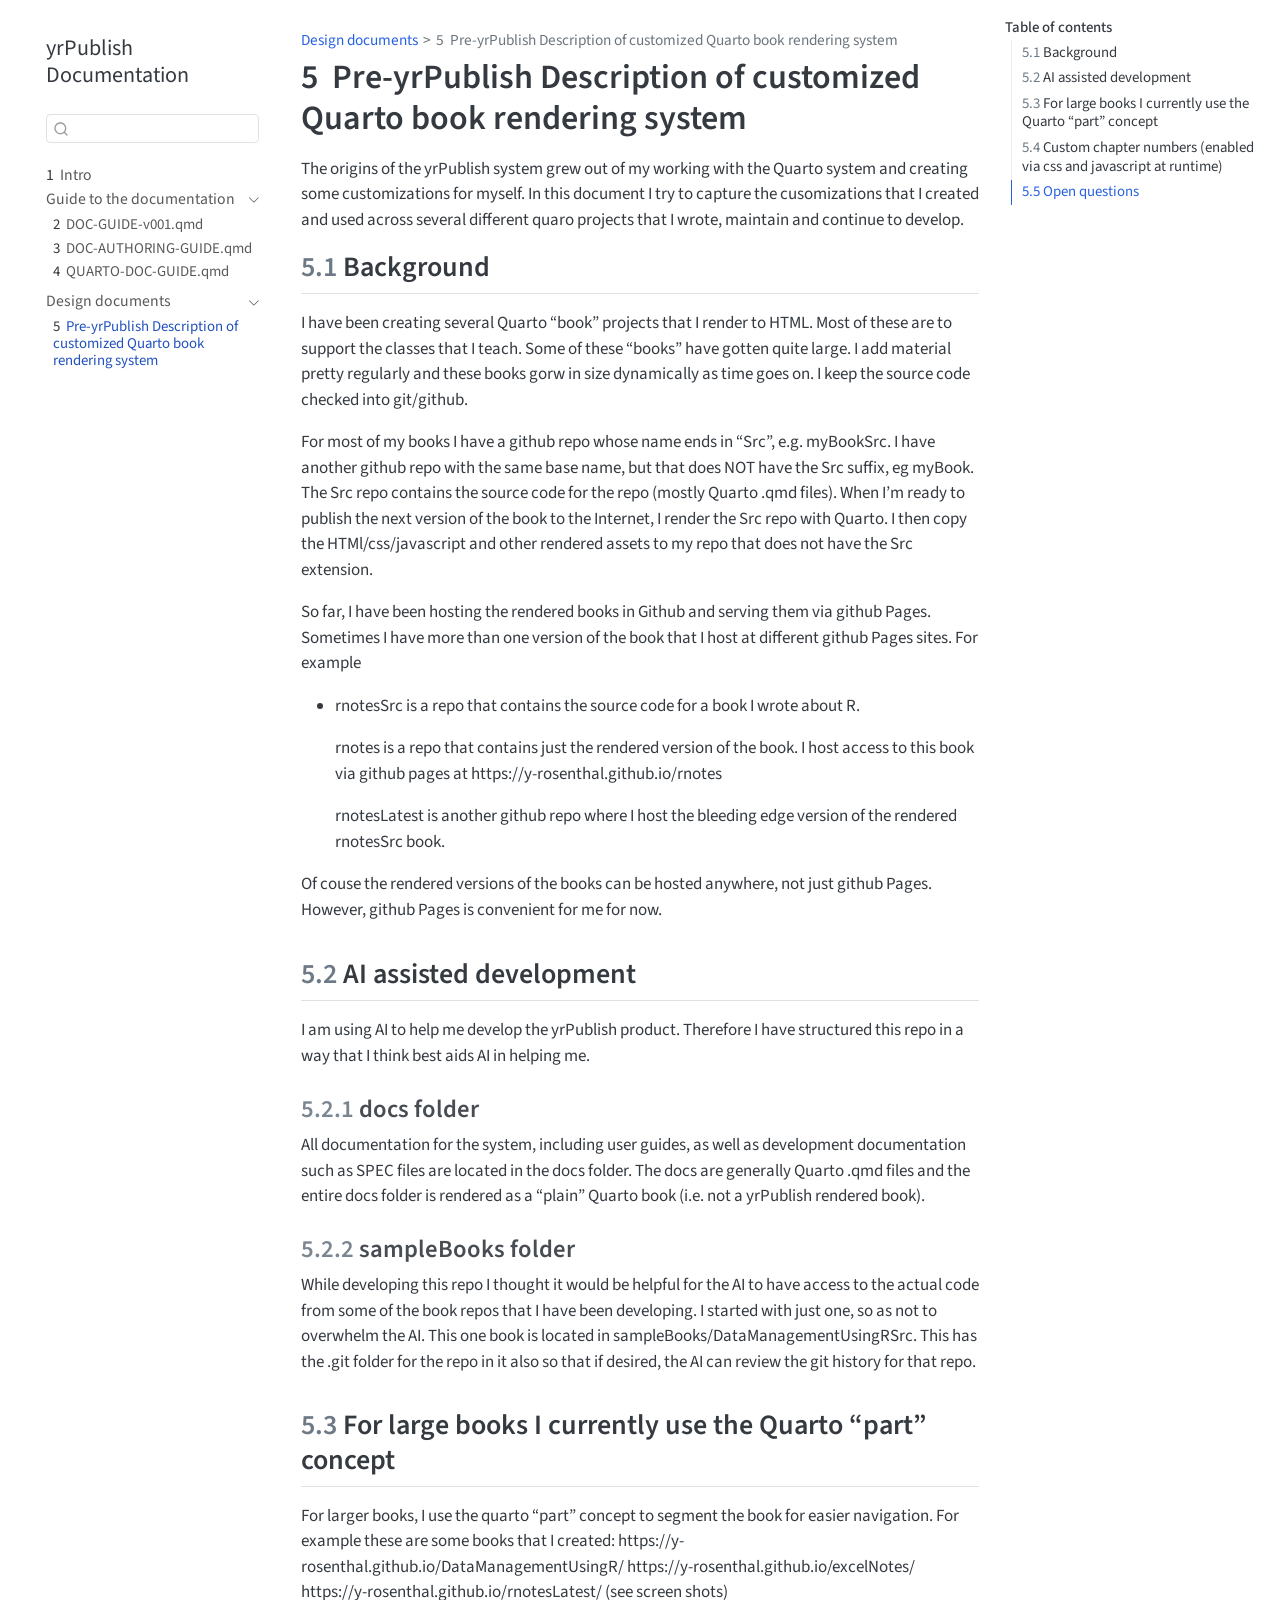
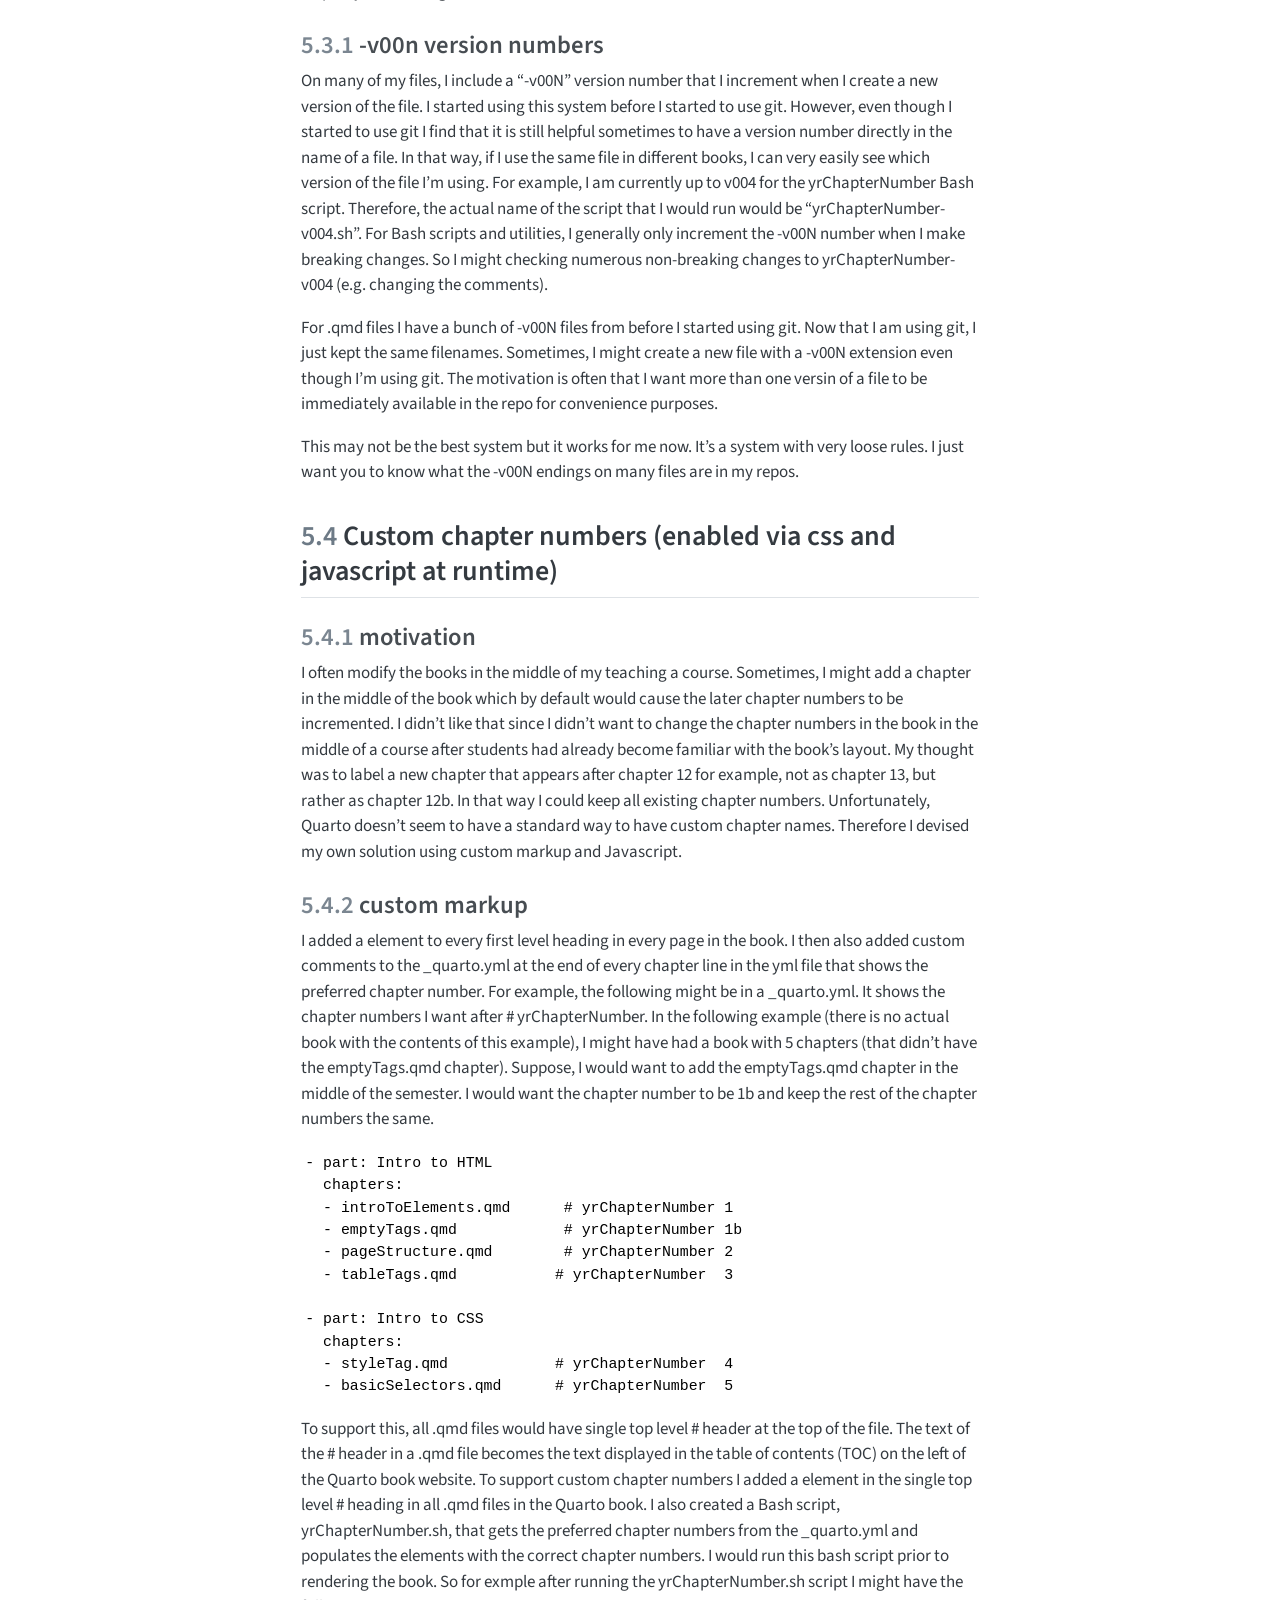
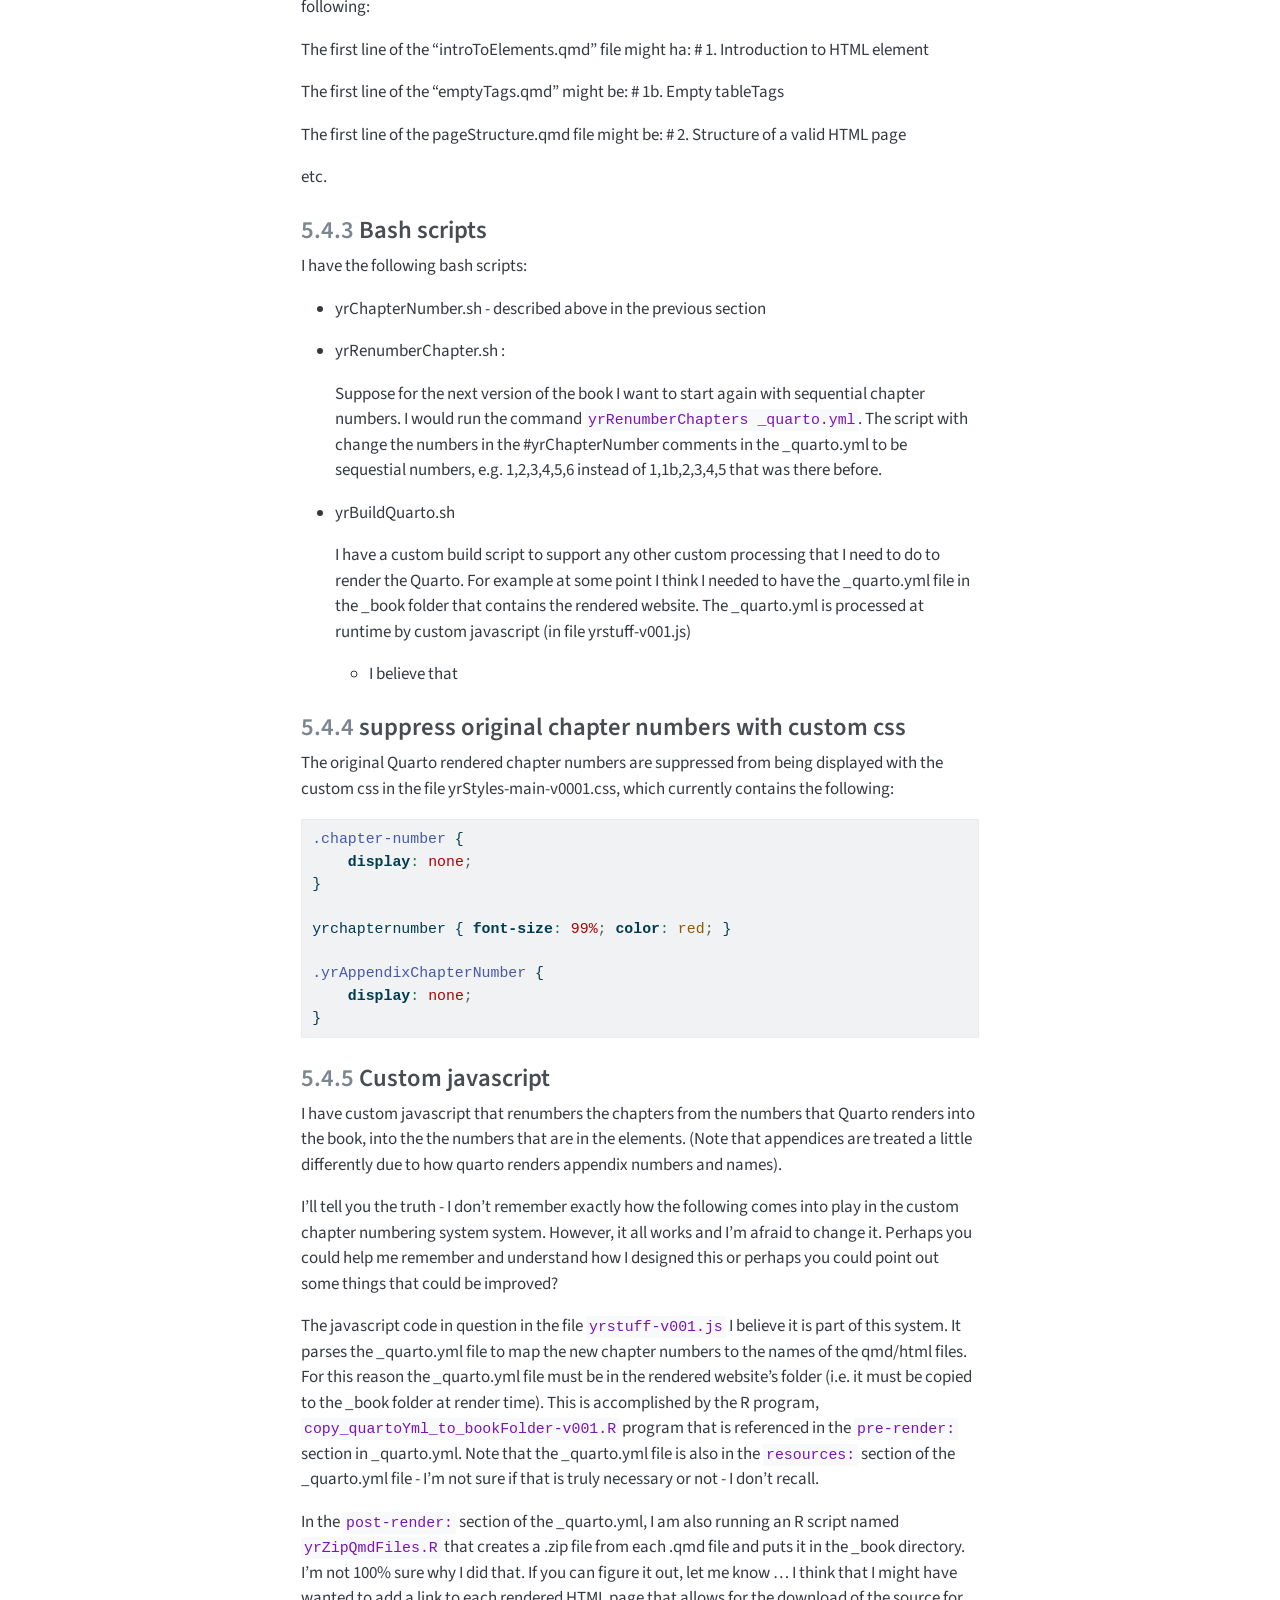
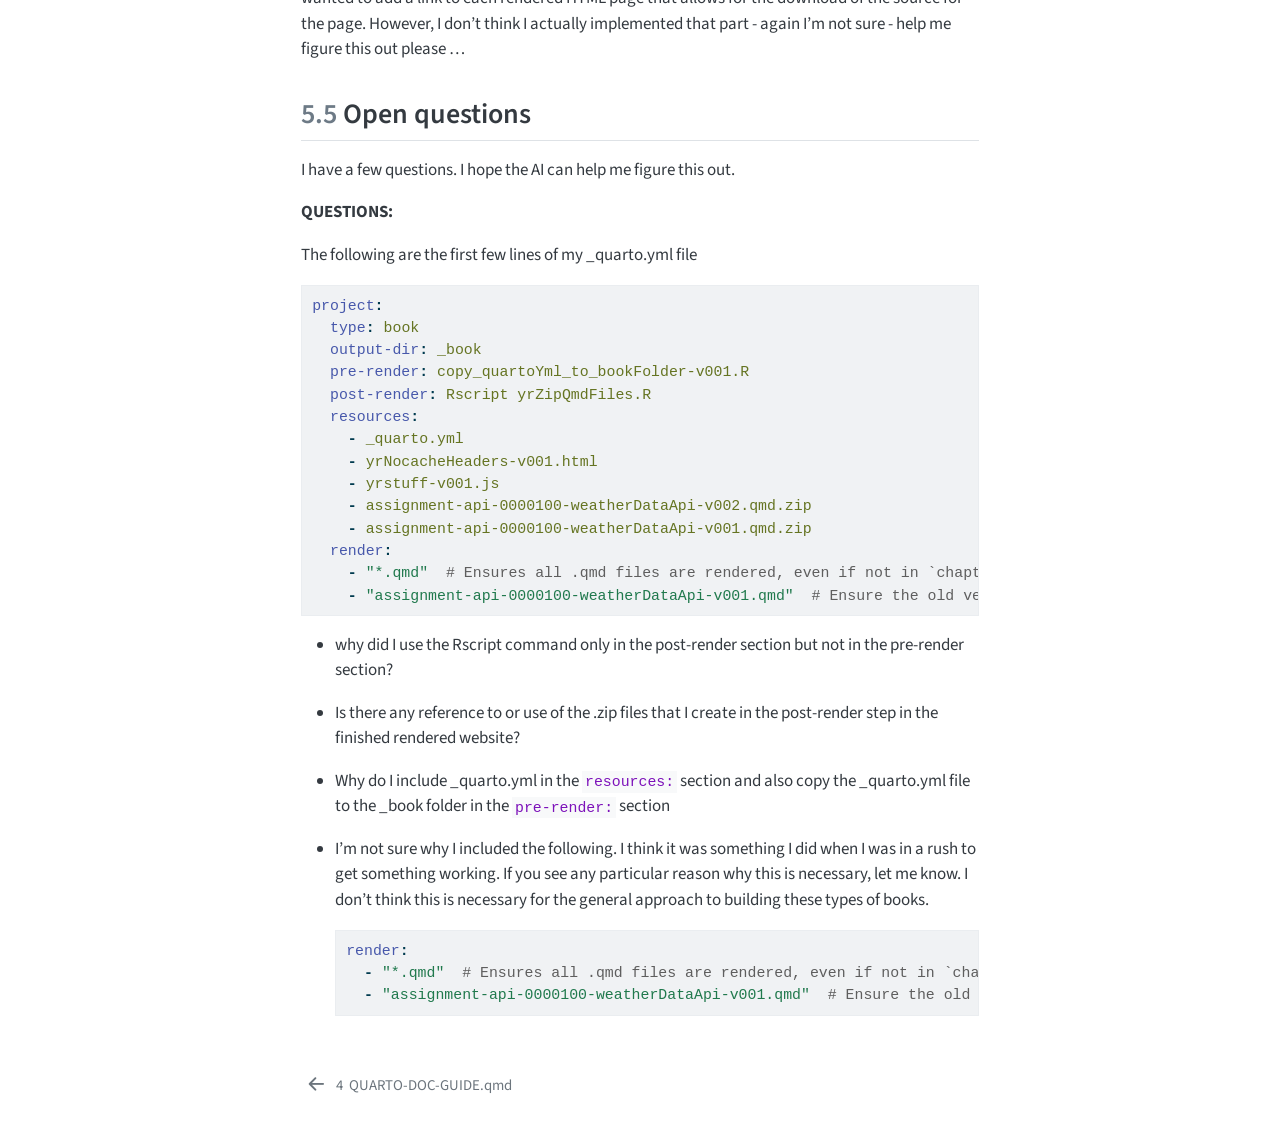
==== commit f0293fc9: "added more about sampleBooks folder" ====
--- a/docs/_book/BackgroundAndFeatures-0.0.1-v001.html
+++ b/docs/_book/BackgroundAndFeatures-0.0.1-v001.html
@@ -7,7 +7,7 @@
 <meta name="viewport" content="width=device-width, initial-scale=1.0, user-scalable=yes">
 
 
-<title>5&nbsp; Description of customized Quarto book rendering system – yrPublish Documentation</title>
+<title>5&nbsp; Pre-yrPublish Description of customized Quarto book rendering system – yrPublish Documentation</title>
 <style>
 code{white-space: pre-wrap;}
 span.smallcaps{font-variant: small-caps;}
@@ -116,7 +116,7 @@
       <button type="button" class="quarto-btn-toggle btn" data-bs-toggle="collapse" role="button" data-bs-target=".quarto-sidebar-collapse-item" aria-controls="quarto-sidebar" aria-expanded="false" aria-label="Toggle sidebar navigation" onclick="if (window.quartoToggleHeadroom) { window.quartoToggleHeadroom(); }">
         <i class="bi bi-layout-text-sidebar-reverse"></i>
       </button>
-        <nav class="quarto-page-breadcrumbs" aria-label="breadcrumb"><ol class="breadcrumb"><li class="breadcrumb-item"><a href="./BackgroundAndFeatures-0.0.1-v001.html">Design documents</a></li><li class="breadcrumb-item"><a href="./BackgroundAndFeatures-0.0.1-v001.html"><span class="chapter-number">5</span>&nbsp; <span class="chapter-title">Description of customized Quarto book rendering system</span></a></li></ol></nav>
+        <nav class="quarto-page-breadcrumbs" aria-label="breadcrumb"><ol class="breadcrumb"><li class="breadcrumb-item"><a href="./BackgroundAndFeatures-0.0.1-v001.html">Design documents</a></li><li class="breadcrumb-item"><a href="./BackgroundAndFeatures-0.0.1-v001.html"><span class="chapter-number">5</span>&nbsp; <span class="chapter-title">Pre-yrPublish Description of customized Quarto book rendering system</span></a></li></ol></nav>
         <a class="flex-grow-1" role="navigation" data-bs-toggle="collapse" data-bs-target=".quarto-sidebar-collapse-item" aria-controls="quarto-sidebar" aria-expanded="false" aria-label="Toggle sidebar navigation" onclick="if (window.quartoToggleHeadroom) { window.quartoToggleHeadroom(); }">      
         </a>
       <button type="button" class="btn quarto-search-button" aria-label="Search" onclick="window.quartoOpenSearch();">
@@ -188,7 +188,7 @@
           <li class="sidebar-item">
   <div class="sidebar-item-container"> 
   <a href="./BackgroundAndFeatures-0.0.1-v001.html" class="sidebar-item-text sidebar-link active">
- <span class="menu-text"><span class="chapter-number">5</span>&nbsp; <span class="chapter-title">Description of customized Quarto book rendering system</span></span></a>
+ <span class="menu-text"><span class="chapter-number">5</span>&nbsp; <span class="chapter-title">Pre-yrPublish Description of customized Quarto book rendering system</span></span></a>
   </div>
 </li>
       </ul>
@@ -228,9 +228,9 @@
 <!-- main -->
 <main class="content" id="quarto-document-content">
 
-<header id="title-block-header" class="quarto-title-block default"><nav class="quarto-page-breadcrumbs quarto-title-breadcrumbs d-none d-lg-block" aria-label="breadcrumb"><ol class="breadcrumb"><li class="breadcrumb-item"><a href="./BackgroundAndFeatures-0.0.1-v001.html">Design documents</a></li><li class="breadcrumb-item"><a href="./BackgroundAndFeatures-0.0.1-v001.html"><span class="chapter-number">5</span>&nbsp; <span class="chapter-title">Description of customized Quarto book rendering system</span></a></li></ol></nav>
+<header id="title-block-header" class="quarto-title-block default"><nav class="quarto-page-breadcrumbs quarto-title-breadcrumbs d-none d-lg-block" aria-label="breadcrumb"><ol class="breadcrumb"><li class="breadcrumb-item"><a href="./BackgroundAndFeatures-0.0.1-v001.html">Design documents</a></li><li class="breadcrumb-item"><a href="./BackgroundAndFeatures-0.0.1-v001.html"><span class="chapter-number">5</span>&nbsp; <span class="chapter-title">Pre-yrPublish Description of customized Quarto book rendering system</span></a></li></ol></nav>
 <div class="quarto-title">
-<h1 class="title"><span class="chapter-number">5</span>&nbsp; <span class="chapter-title">Description of customized Quarto book rendering system</span></h1>
+<h1 class="title"><span class="chapter-number">5</span>&nbsp; <span class="chapter-title">Pre-yrPublish Description of customized Quarto book rendering system</span></h1>
 </div>
 
 
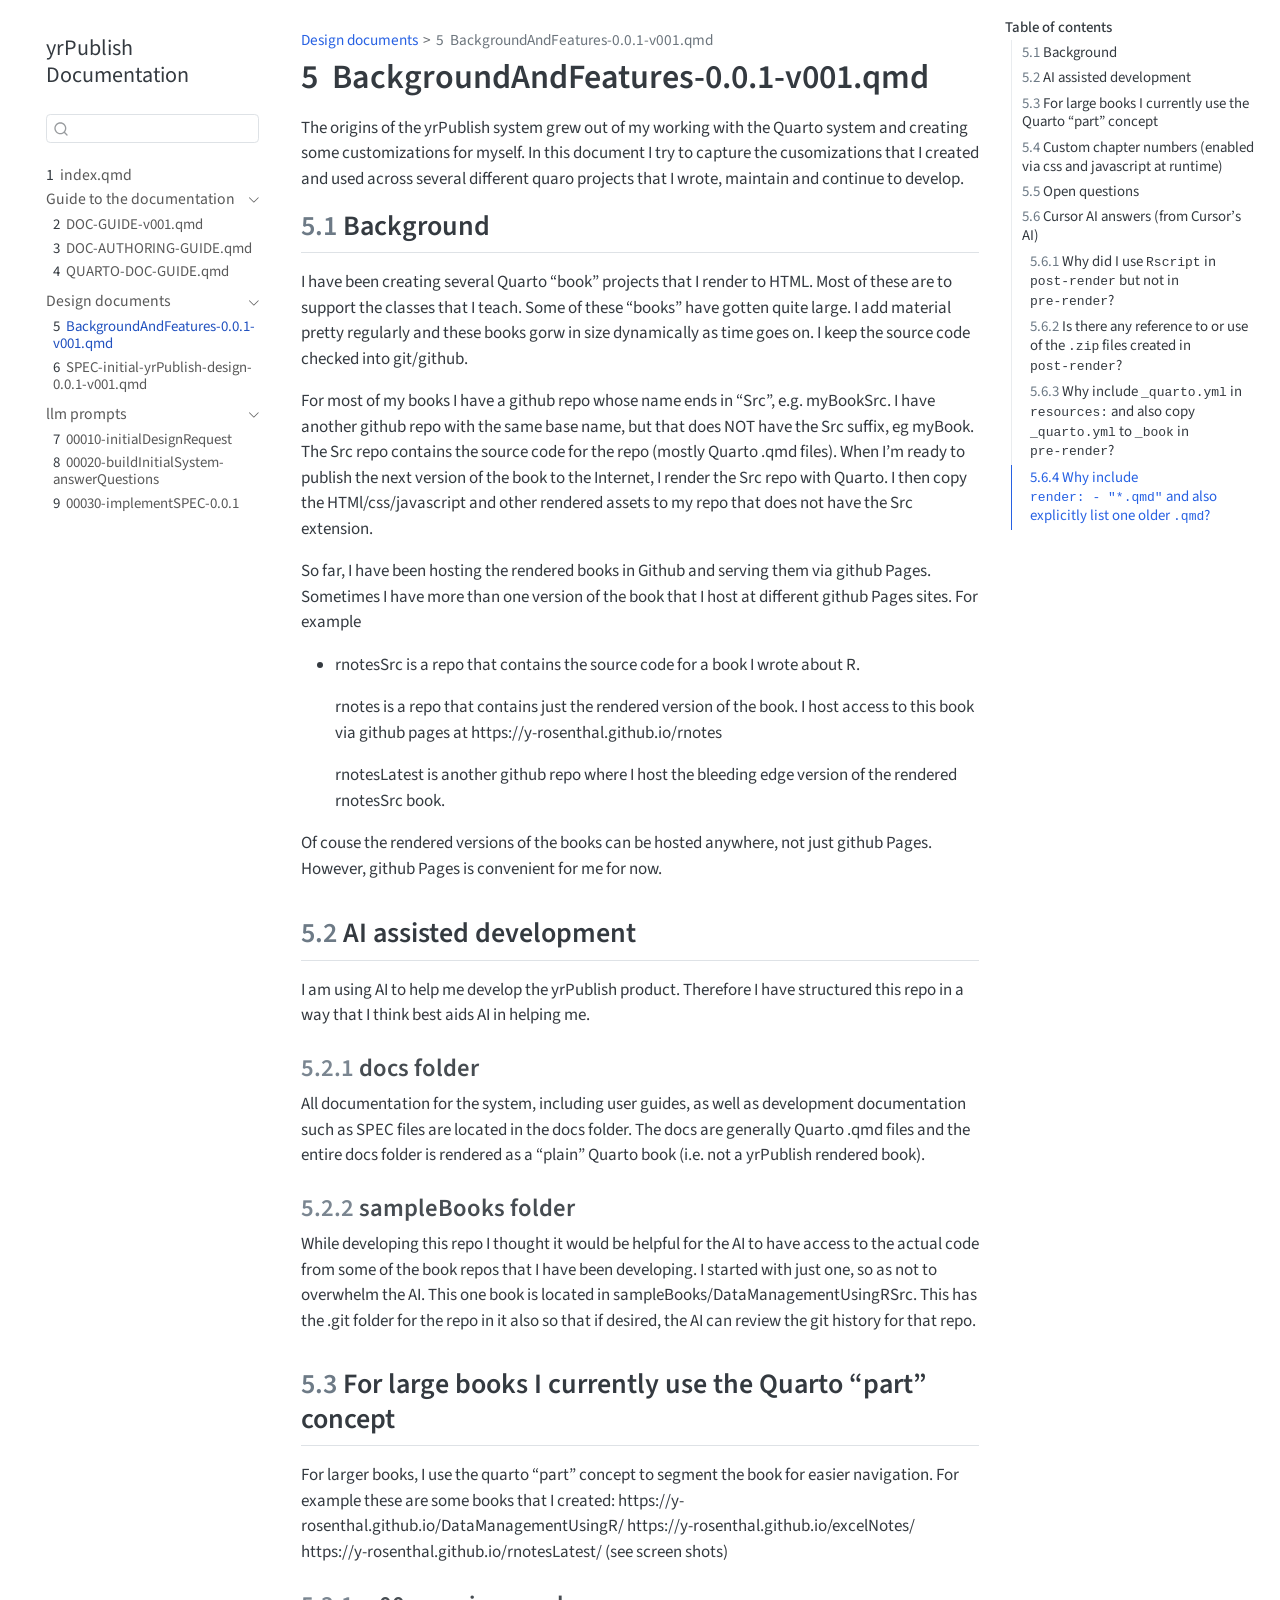
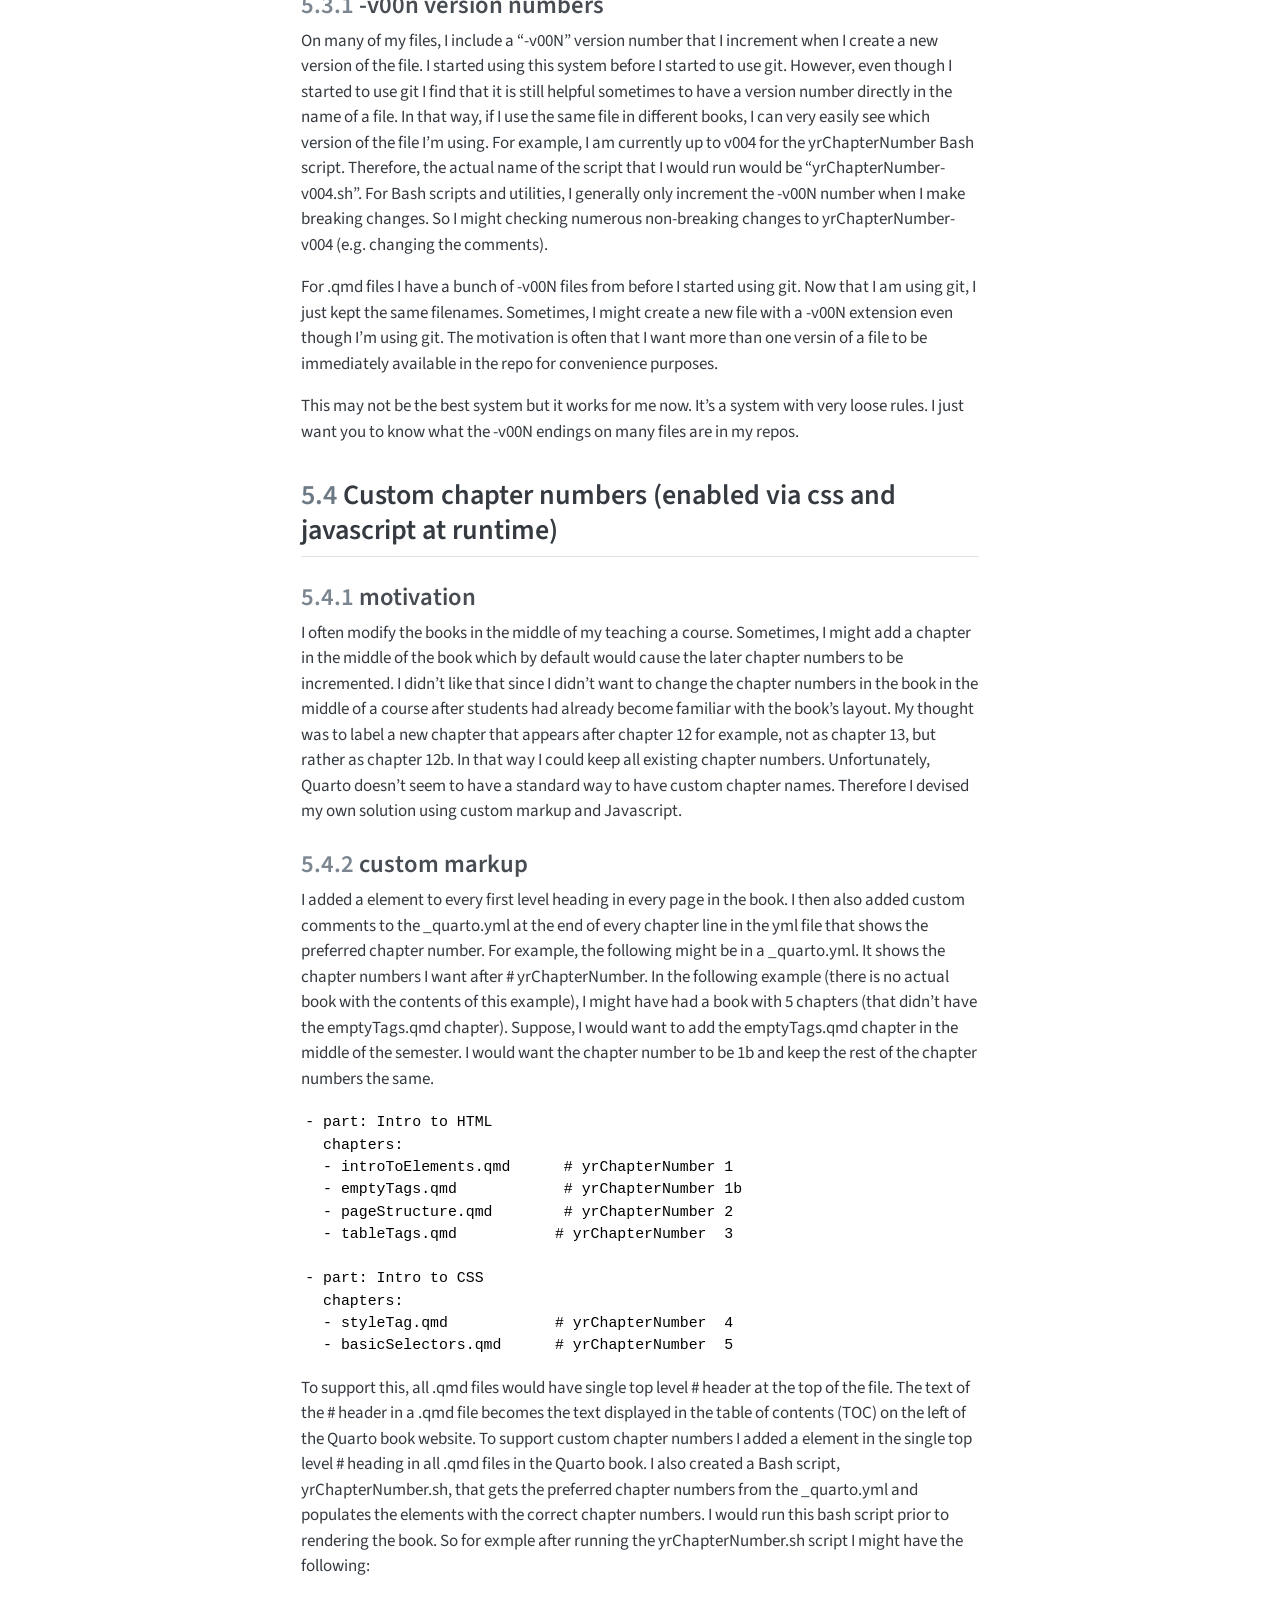
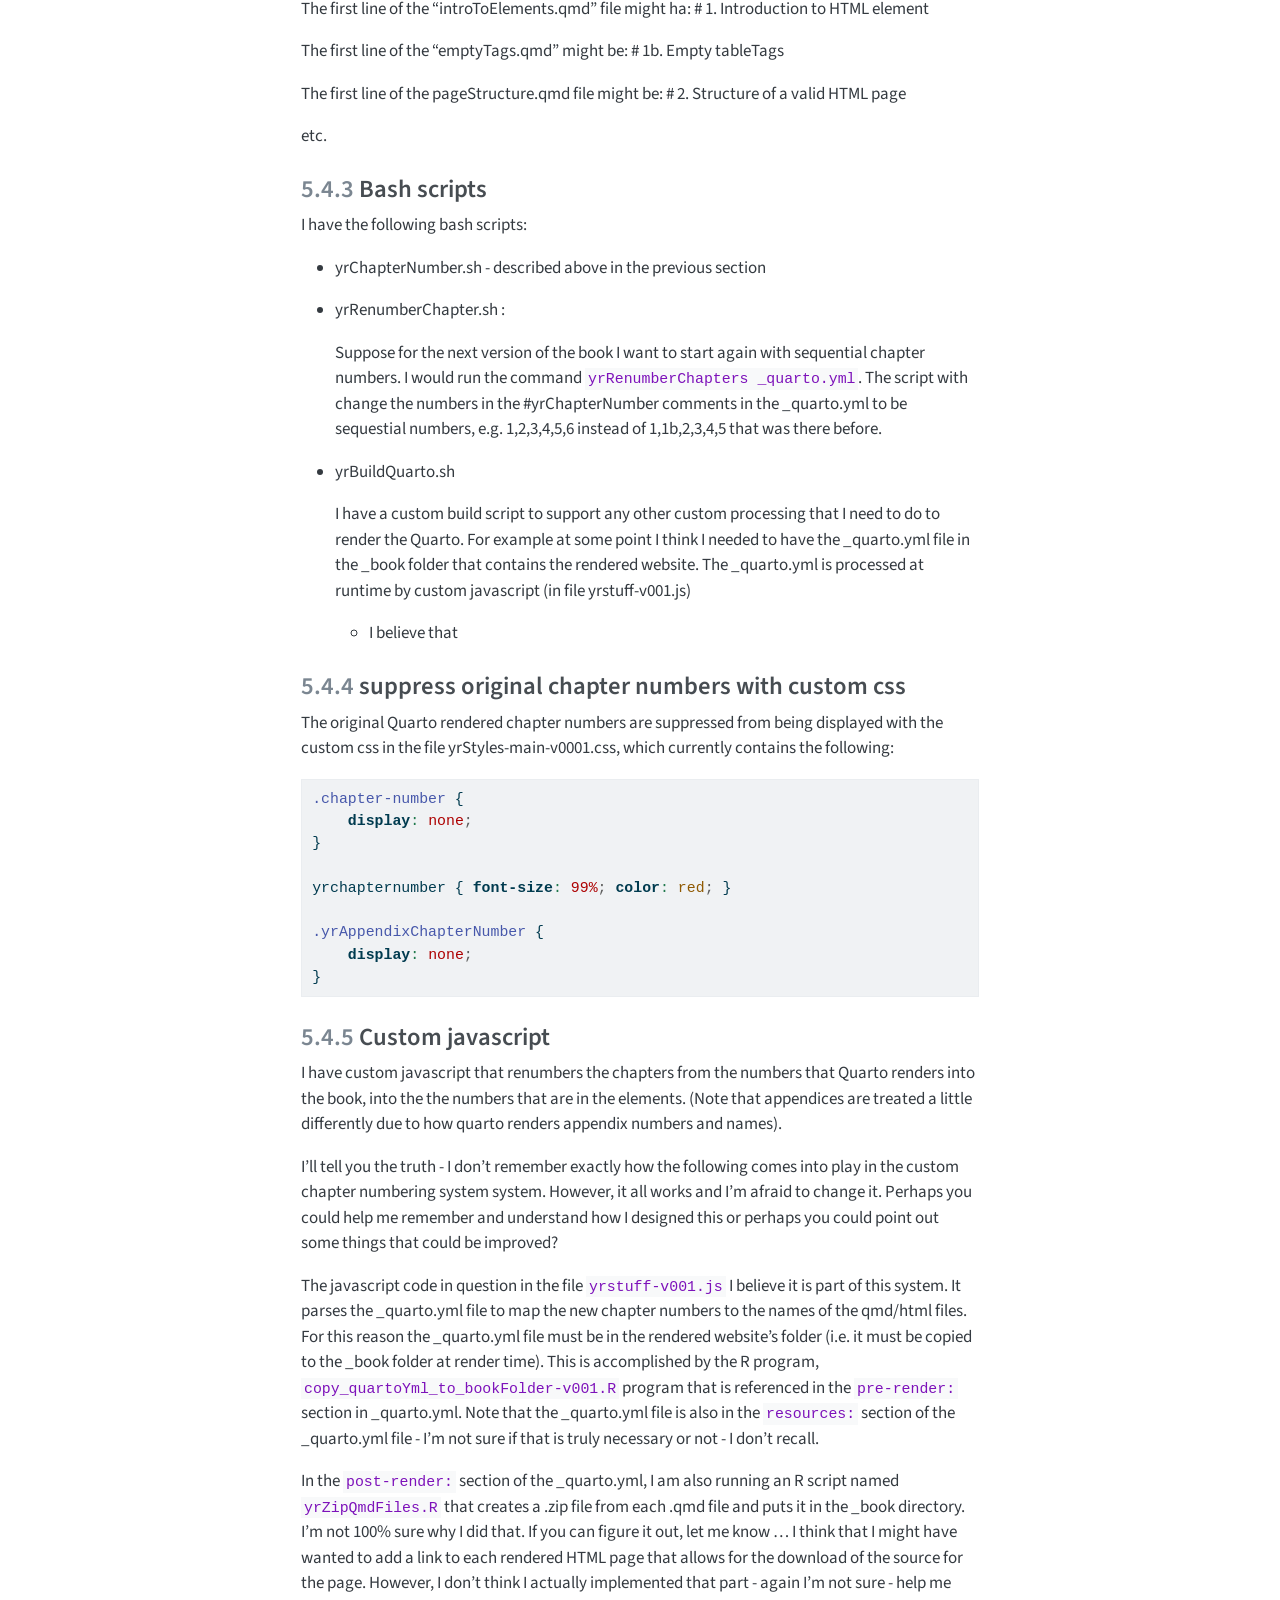
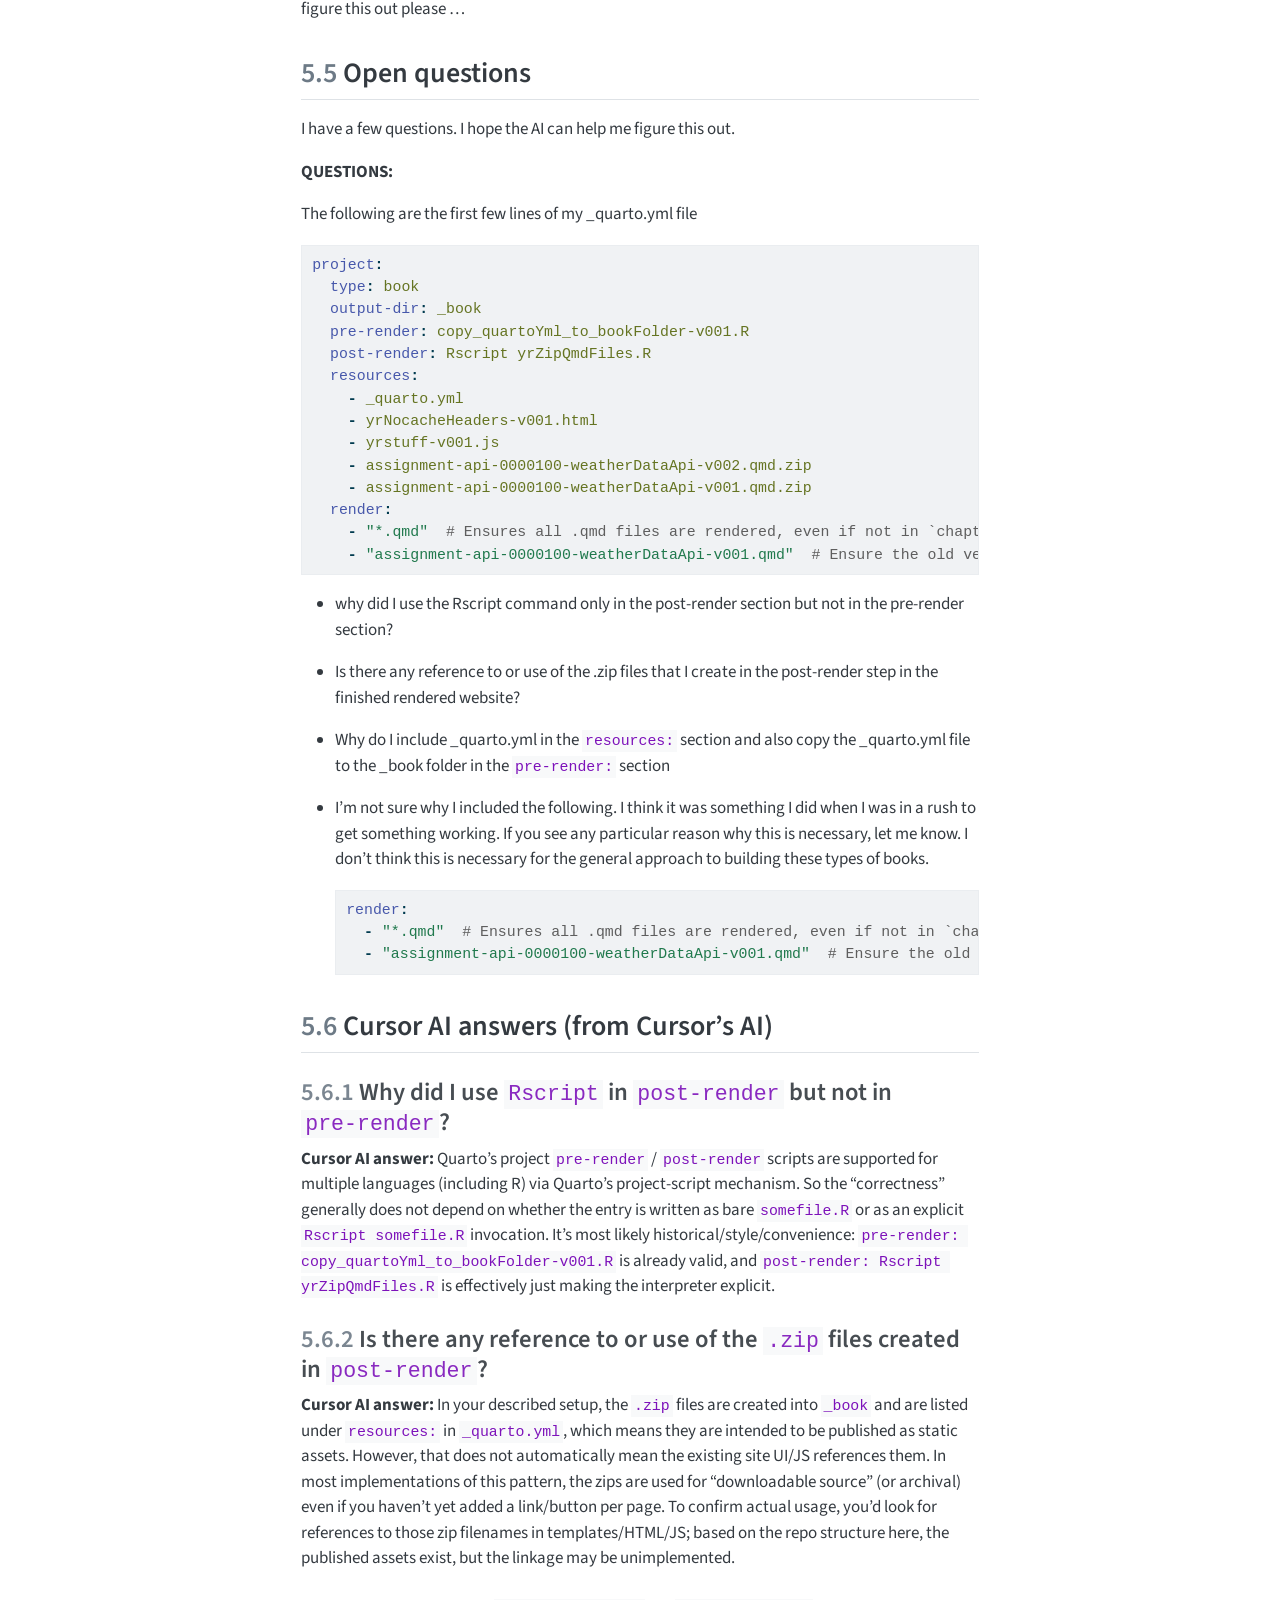
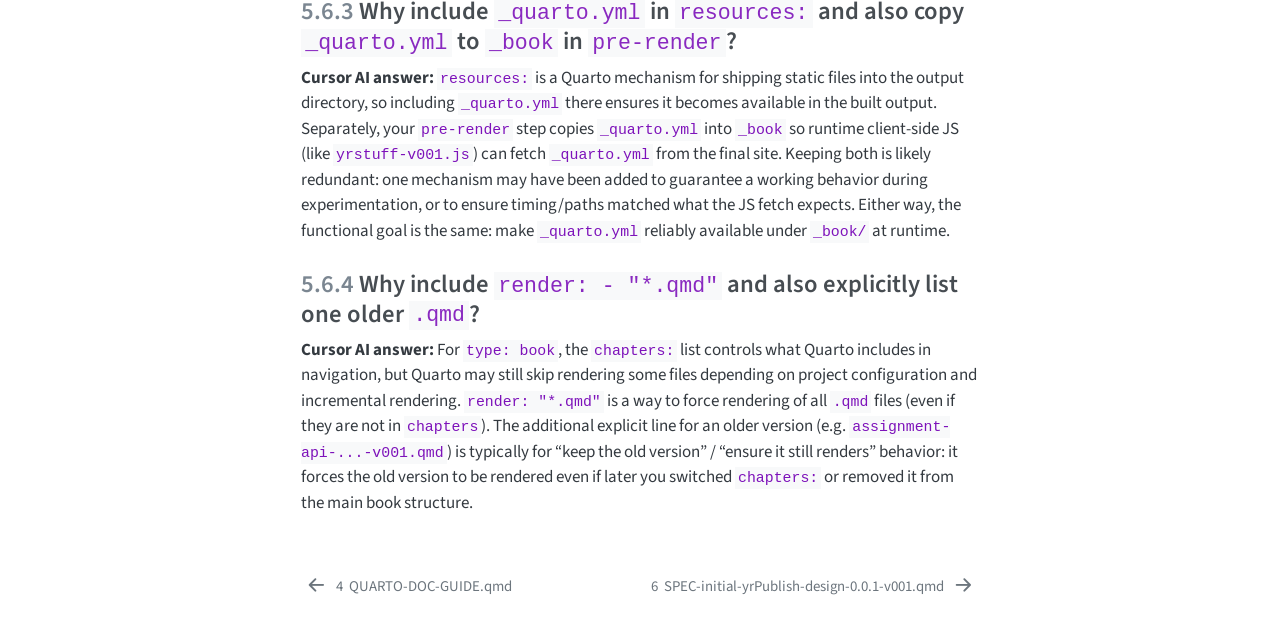
==== commit 5ea5216f: "Update documentation structure: added new chapters for SPEC and LLM prompts, revised chapter titles " ====
--- a/docs/_book/BackgroundAndFeatures-0.0.1-v001.html
+++ b/docs/_book/BackgroundAndFeatures-0.0.1-v001.html
@@ -7,7 +7,7 @@
 <meta name="viewport" content="width=device-width, initial-scale=1.0, user-scalable=yes">
 
 
-<title>5&nbsp; Pre-yrPublish Description of customized Quarto book rendering system – yrPublish Documentation</title>
+<title>5&nbsp; BackgroundAndFeatures-0.0.1-v001.qmd – yrPublish Documentation</title>
 <style>
 code{white-space: pre-wrap;}
 span.smallcaps{font-variant: small-caps;}
@@ -65,6 +65,7 @@
 <script src="site_libs/quarto-search/fuse.min.js"></script>
 <script src="site_libs/quarto-search/quarto-search.js"></script>
 <meta name="quarto:offset" content="./">
+<link href="./SPEC-initial-yrPublish-design-0.0.1-v001.html" rel="next">
 <link href="./QUARTO-DOC-GUIDE.html" rel="prev">
 <script src="site_libs/quarto-html/quarto.js" type="module"></script>
 <script src="site_libs/quarto-html/tabsets/tabsets.js" type="module"></script>
@@ -116,7 +117,7 @@
       <button type="button" class="quarto-btn-toggle btn" data-bs-toggle="collapse" role="button" data-bs-target=".quarto-sidebar-collapse-item" aria-controls="quarto-sidebar" aria-expanded="false" aria-label="Toggle sidebar navigation" onclick="if (window.quartoToggleHeadroom) { window.quartoToggleHeadroom(); }">
         <i class="bi bi-layout-text-sidebar-reverse"></i>
       </button>
-        <nav class="quarto-page-breadcrumbs" aria-label="breadcrumb"><ol class="breadcrumb"><li class="breadcrumb-item"><a href="./BackgroundAndFeatures-0.0.1-v001.html">Design documents</a></li><li class="breadcrumb-item"><a href="./BackgroundAndFeatures-0.0.1-v001.html"><span class="chapter-number">5</span>&nbsp; <span class="chapter-title">Pre-yrPublish Description of customized Quarto book rendering system</span></a></li></ol></nav>
+        <nav class="quarto-page-breadcrumbs" aria-label="breadcrumb"><ol class="breadcrumb"><li class="breadcrumb-item"><a href="./BackgroundAndFeatures-0.0.1-v001.html">Design documents</a></li><li class="breadcrumb-item"><a href="./BackgroundAndFeatures-0.0.1-v001.html"><span class="chapter-number">5</span>&nbsp; <span class="chapter-title">BackgroundAndFeatures-0.0.1-v001.qmd</span></a></li></ol></nav>
         <a class="flex-grow-1" role="navigation" data-bs-toggle="collapse" data-bs-target=".quarto-sidebar-collapse-item" aria-controls="quarto-sidebar" aria-expanded="false" aria-label="Toggle sidebar navigation" onclick="if (window.quartoToggleHeadroom) { window.quartoToggleHeadroom(); }">      
         </a>
       <button type="button" class="btn quarto-search-button" aria-label="Search" onclick="window.quartoOpenSearch();">
@@ -144,7 +145,7 @@
         <li class="sidebar-item">
   <div class="sidebar-item-container"> 
   <a href="./index.html" class="sidebar-item-text sidebar-link">
- <span class="menu-text"><span class="chapter-number">1</span>&nbsp; <span class="chapter-title">Intro</span></span></a>
+ <span class="menu-text"><span class="chapter-number">1</span>&nbsp; <span class="chapter-title">index.qmd</span></span></a>
   </div>
 </li>
         <li class="sidebar-item sidebar-item-section">
@@ -188,7 +189,42 @@
           <li class="sidebar-item">
   <div class="sidebar-item-container"> 
   <a href="./BackgroundAndFeatures-0.0.1-v001.html" class="sidebar-item-text sidebar-link active">
- <span class="menu-text"><span class="chapter-number">5</span>&nbsp; <span class="chapter-title">Pre-yrPublish Description of customized Quarto book rendering system</span></span></a>
+ <span class="menu-text"><span class="chapter-number">5</span>&nbsp; <span class="chapter-title">BackgroundAndFeatures-0.0.1-v001.qmd</span></span></a>
+  </div>
+</li>
+          <li class="sidebar-item">
+  <div class="sidebar-item-container"> 
+  <a href="./SPEC-initial-yrPublish-design-0.0.1-v001.html" class="sidebar-item-text sidebar-link">
+ <span class="menu-text"><span class="chapter-number">6</span>&nbsp; <span class="chapter-title">SPEC-initial-yrPublish-design-0.0.1-v001.qmd</span></span></a>
+  </div>
+</li>
+      </ul>
+  </li>
+        <li class="sidebar-item sidebar-item-section">
+      <div class="sidebar-item-container"> 
+            <a class="sidebar-item-text sidebar-link text-start" data-bs-toggle="collapse" data-bs-target="#quarto-sidebar-section-3" role="navigation" aria-expanded="true">
+ <span class="menu-text">llm prompts</span></a>
+          <a class="sidebar-item-toggle text-start" data-bs-toggle="collapse" data-bs-target="#quarto-sidebar-section-3" role="navigation" aria-expanded="true" aria-label="Toggle section">
+            <i class="bi bi-chevron-right ms-2"></i>
+          </a> 
+      </div>
+      <ul id="quarto-sidebar-section-3" class="collapse list-unstyled sidebar-section depth1 show">  
+          <li class="sidebar-item">
+  <div class="sidebar-item-container"> 
+  <a href="./llmChats/00010-initialDesignRequest/00010-prompt.html" class="sidebar-item-text sidebar-link">
+ <span class="menu-text"><span class="chapter-number">7</span>&nbsp; <span class="chapter-title">00010-initialDesignRequest</span></span></a>
+  </div>
+</li>
+          <li class="sidebar-item">
+  <div class="sidebar-item-container"> 
+  <a href="./llmChats/00020-buildInitialSystem-answerQuestions/prompt.html" class="sidebar-item-text sidebar-link">
+ <span class="menu-text"><span class="chapter-number">8</span>&nbsp; <span class="chapter-title">00020-buildInitialSystem-answerQuestions</span></span></a>
+  </div>
+</li>
+          <li class="sidebar-item">
+  <div class="sidebar-item-container"> 
+  <a href="./llmChats/00030-implementSPEC-0.0.1/prompt.html" class="sidebar-item-text sidebar-link">
+ <span class="menu-text"><span class="chapter-number">9</span>&nbsp; <span class="chapter-title">00030-implementSPEC-0.0.1</span></span></a>
   </div>
 </li>
       </ul>
@@ -222,15 +258,22 @@
   <li><a href="#custom-javascript" id="toc-custom-javascript" class="nav-link" data-scroll-target="#custom-javascript"><span class="header-section-number">5.4.5</span> Custom javascript</a></li>
   </ul></li>
   <li><a href="#open-questions" id="toc-open-questions" class="nav-link" data-scroll-target="#open-questions"><span class="header-section-number">5.5</span> Open questions</a></li>
+  <li><a href="#cursor-ai-answers-from-cursors-ai" id="toc-cursor-ai-answers-from-cursors-ai" class="nav-link" data-scroll-target="#cursor-ai-answers-from-cursors-ai"><span class="header-section-number">5.6</span> Cursor AI answers (from Cursor’s AI)</a>
+  <ul class="collapse">
+  <li><a href="#why-did-i-use-rscript-in-post-render-but-not-in-pre-render" id="toc-why-did-i-use-rscript-in-post-render-but-not-in-pre-render" class="nav-link" data-scroll-target="#why-did-i-use-rscript-in-post-render-but-not-in-pre-render"><span class="header-section-number">5.6.1</span> Why did I use <code>Rscript</code> in <code>post-render</code> but not in <code>pre-render</code>?</a></li>
+  <li><a href="#is-there-any-reference-to-or-use-of-the-.zip-files-created-in-post-render" id="toc-is-there-any-reference-to-or-use-of-the-.zip-files-created-in-post-render" class="nav-link" data-scroll-target="#is-there-any-reference-to-or-use-of-the-.zip-files-created-in-post-render"><span class="header-section-number">5.6.2</span> Is there any reference to or use of the <code>.zip</code> files created in <code>post-render</code>?</a></li>
+  <li><a href="#why-include-_quarto.yml-in-resources-and-also-copy-_quarto.yml-to-_book-in-pre-render" id="toc-why-include-_quarto.yml-in-resources-and-also-copy-_quarto.yml-to-_book-in-pre-render" class="nav-link" data-scroll-target="#why-include-_quarto.yml-in-resources-and-also-copy-_quarto.yml-to-_book-in-pre-render"><span class="header-section-number">5.6.3</span> Why include <code>_quarto.yml</code> in <code>resources:</code> and also copy <code>_quarto.yml</code> to <code>_book</code> in <code>pre-render</code>?</a></li>
+  <li><a href="#why-include-render---.qmd-and-also-explicitly-list-one-older-.qmd" id="toc-why-include-render---.qmd-and-also-explicitly-list-one-older-.qmd" class="nav-link" data-scroll-target="#why-include-render---.qmd-and-also-explicitly-list-one-older-.qmd"><span class="header-section-number">5.6.4</span> Why include <code>render: - "*.qmd"</code> and also explicitly list one older <code>.qmd</code>?</a></li>
+  </ul></li>
   </ul>
 </nav>
     </div>
 <!-- main -->
 <main class="content" id="quarto-document-content">
 
-<header id="title-block-header" class="quarto-title-block default"><nav class="quarto-page-breadcrumbs quarto-title-breadcrumbs d-none d-lg-block" aria-label="breadcrumb"><ol class="breadcrumb"><li class="breadcrumb-item"><a href="./BackgroundAndFeatures-0.0.1-v001.html">Design documents</a></li><li class="breadcrumb-item"><a href="./BackgroundAndFeatures-0.0.1-v001.html"><span class="chapter-number">5</span>&nbsp; <span class="chapter-title">Pre-yrPublish Description of customized Quarto book rendering system</span></a></li></ol></nav>
+<header id="title-block-header" class="quarto-title-block default"><nav class="quarto-page-breadcrumbs quarto-title-breadcrumbs d-none d-lg-block" aria-label="breadcrumb"><ol class="breadcrumb"><li class="breadcrumb-item"><a href="./BackgroundAndFeatures-0.0.1-v001.html">Design documents</a></li><li class="breadcrumb-item"><a href="./BackgroundAndFeatures-0.0.1-v001.html"><span class="chapter-number">5</span>&nbsp; <span class="chapter-title">BackgroundAndFeatures-0.0.1-v001.qmd</span></a></li></ol></nav>
 <div class="quarto-title">
-<h1 class="title"><span class="chapter-number">5</span>&nbsp; <span class="chapter-title">Pre-yrPublish Description of customized Quarto book rendering system</span></h1>
+<h1 class="title"><span class="chapter-number">5</span>&nbsp; <span class="chapter-title">BackgroundAndFeatures-0.0.1-v001.qmd</span></h1>
 </div>
 
 
@@ -371,8 +414,27 @@
 <span id="cb4-2"><a href="#cb4-2" aria-hidden="true" tabindex="-1"></a><span class="at">  </span><span class="kw">-</span><span class="at"> </span><span class="st">"*.qmd"</span><span class="co">  # Ensures all .qmd files are rendered, even if not in `chapters`</span></span>
 <span id="cb4-3"><a href="#cb4-3" aria-hidden="true" tabindex="-1"></a><span class="at">  </span><span class="kw">-</span><span class="at"> </span><span class="st">"assignment-api-0000100-weatherDataApi-v001.qmd"</span><span class="co">  # Ensure the old version gets rendered</span></span></code><button title="Copy to Clipboard" class="code-copy-button"><i class="bi"></i></button></pre></div></li>
 </ul>
-
-
+</section>
+<section id="cursor-ai-answers-from-cursors-ai" class="level2" data-number="5.6">
+<h2 data-number="5.6" class="anchored" data-anchor-id="cursor-ai-answers-from-cursors-ai"><span class="header-section-number">5.6</span> Cursor AI answers (from Cursor’s AI)</h2>
+<section id="why-did-i-use-rscript-in-post-render-but-not-in-pre-render" class="level3" data-number="5.6.1">
+<h3 data-number="5.6.1" class="anchored" data-anchor-id="why-did-i-use-rscript-in-post-render-but-not-in-pre-render"><span class="header-section-number">5.6.1</span> Why did I use <code>Rscript</code> in <code>post-render</code> but not in <code>pre-render</code>?</h3>
+<p><strong>Cursor AI answer:</strong> Quarto’s project <code>pre-render</code> / <code>post-render</code> scripts are supported for multiple languages (including R) via Quarto’s project-script mechanism. So the “correctness” generally does not depend on whether the entry is written as bare <code>somefile.R</code> or as an explicit <code>Rscript somefile.R</code> invocation. It’s most likely historical/style/convenience: <code>pre-render: copy_quartoYml_to_bookFolder-v001.R</code> is already valid, and <code>post-render: Rscript yrZipQmdFiles.R</code> is effectively just making the interpreter explicit.</p>
+</section>
+<section id="is-there-any-reference-to-or-use-of-the-.zip-files-created-in-post-render" class="level3" data-number="5.6.2">
+<h3 data-number="5.6.2" class="anchored" data-anchor-id="is-there-any-reference-to-or-use-of-the-.zip-files-created-in-post-render"><span class="header-section-number">5.6.2</span> Is there any reference to or use of the <code>.zip</code> files created in <code>post-render</code>?</h3>
+<p><strong>Cursor AI answer:</strong> In your described setup, the <code>.zip</code> files are created into <code>_book</code> and are listed under <code>resources:</code> in <code>_quarto.yml</code>, which means they are intended to be published as static assets. However, that does not automatically mean the existing site UI/JS references them. In most implementations of this pattern, the zips are used for “downloadable source” (or archival) even if you haven’t yet added a link/button per page. To confirm actual usage, you’d look for references to those zip filenames in templates/HTML/JS; based on the repo structure here, the published assets exist, but the linkage may be unimplemented.</p>
+</section>
+<section id="why-include-_quarto.yml-in-resources-and-also-copy-_quarto.yml-to-_book-in-pre-render" class="level3" data-number="5.6.3">
+<h3 data-number="5.6.3" class="anchored" data-anchor-id="why-include-_quarto.yml-in-resources-and-also-copy-_quarto.yml-to-_book-in-pre-render"><span class="header-section-number">5.6.3</span> Why include <code>_quarto.yml</code> in <code>resources:</code> and also copy <code>_quarto.yml</code> to <code>_book</code> in <code>pre-render</code>?</h3>
+<p><strong>Cursor AI answer:</strong> <code>resources:</code> is a Quarto mechanism for shipping static files into the output directory, so including <code>_quarto.yml</code> there ensures it becomes available in the built output. Separately, your <code>pre-render</code> step copies <code>_quarto.yml</code> into <code>_book</code> so runtime client-side JS (like <code>yrstuff-v001.js</code>) can fetch <code>_quarto.yml</code> from the final site. Keeping both is likely redundant: one mechanism may have been added to guarantee a working behavior during experimentation, or to ensure timing/paths matched what the JS fetch expects. Either way, the functional goal is the same: make <code>_quarto.yml</code> reliably available under <code>_book/</code> at runtime.</p>
+</section>
+<section id="why-include-render---.qmd-and-also-explicitly-list-one-older-.qmd" class="level3" data-number="5.6.4">
+<h3 data-number="5.6.4" class="anchored" data-anchor-id="why-include-render---.qmd-and-also-explicitly-list-one-older-.qmd"><span class="header-section-number">5.6.4</span> Why include <code>render: - "*.qmd"</code> and also explicitly list one older <code>.qmd</code>?</h3>
+<p><strong>Cursor AI answer:</strong> For <code>type: book</code>, the <code>chapters:</code> list controls what Quarto includes in navigation, but Quarto may still skip rendering some files depending on project configuration and incremental rendering. <code>render: "*.qmd"</code> is a way to force rendering of all <code>.qmd</code> files (even if they are not in <code>chapters</code>). The additional explicit line for an older version (e.g.&nbsp;<code>assignment-api-...-v001.qmd</code>) is typically for “keep the old version” / “ensure it still renders” behavior: it forces the old version to be rendered even if later you switched <code>chapters:</code> or removed it from the main book structure.</p>
+
+
+</section>
 </section>
 
 </main> <!-- /main -->
@@ -782,6 +844,9 @@
       </a>          
   </div>
   <div class="nav-page nav-page-next">
+      <a href="./SPEC-initial-yrPublish-design-0.0.1-v001.html" class="pagination-link" aria-label="SPEC-initial-yrPublish-design-0.0.1-v001.qmd">
+        <span class="nav-page-text"><span class="chapter-number">6</span>&nbsp; <span class="chapter-title">SPEC-initial-yrPublish-design-0.0.1-v001.qmd</span></span> <i class="bi bi-arrow-right-short"></i>
+      </a>
   </div>
 </nav>
 </div> <!-- /content -->
